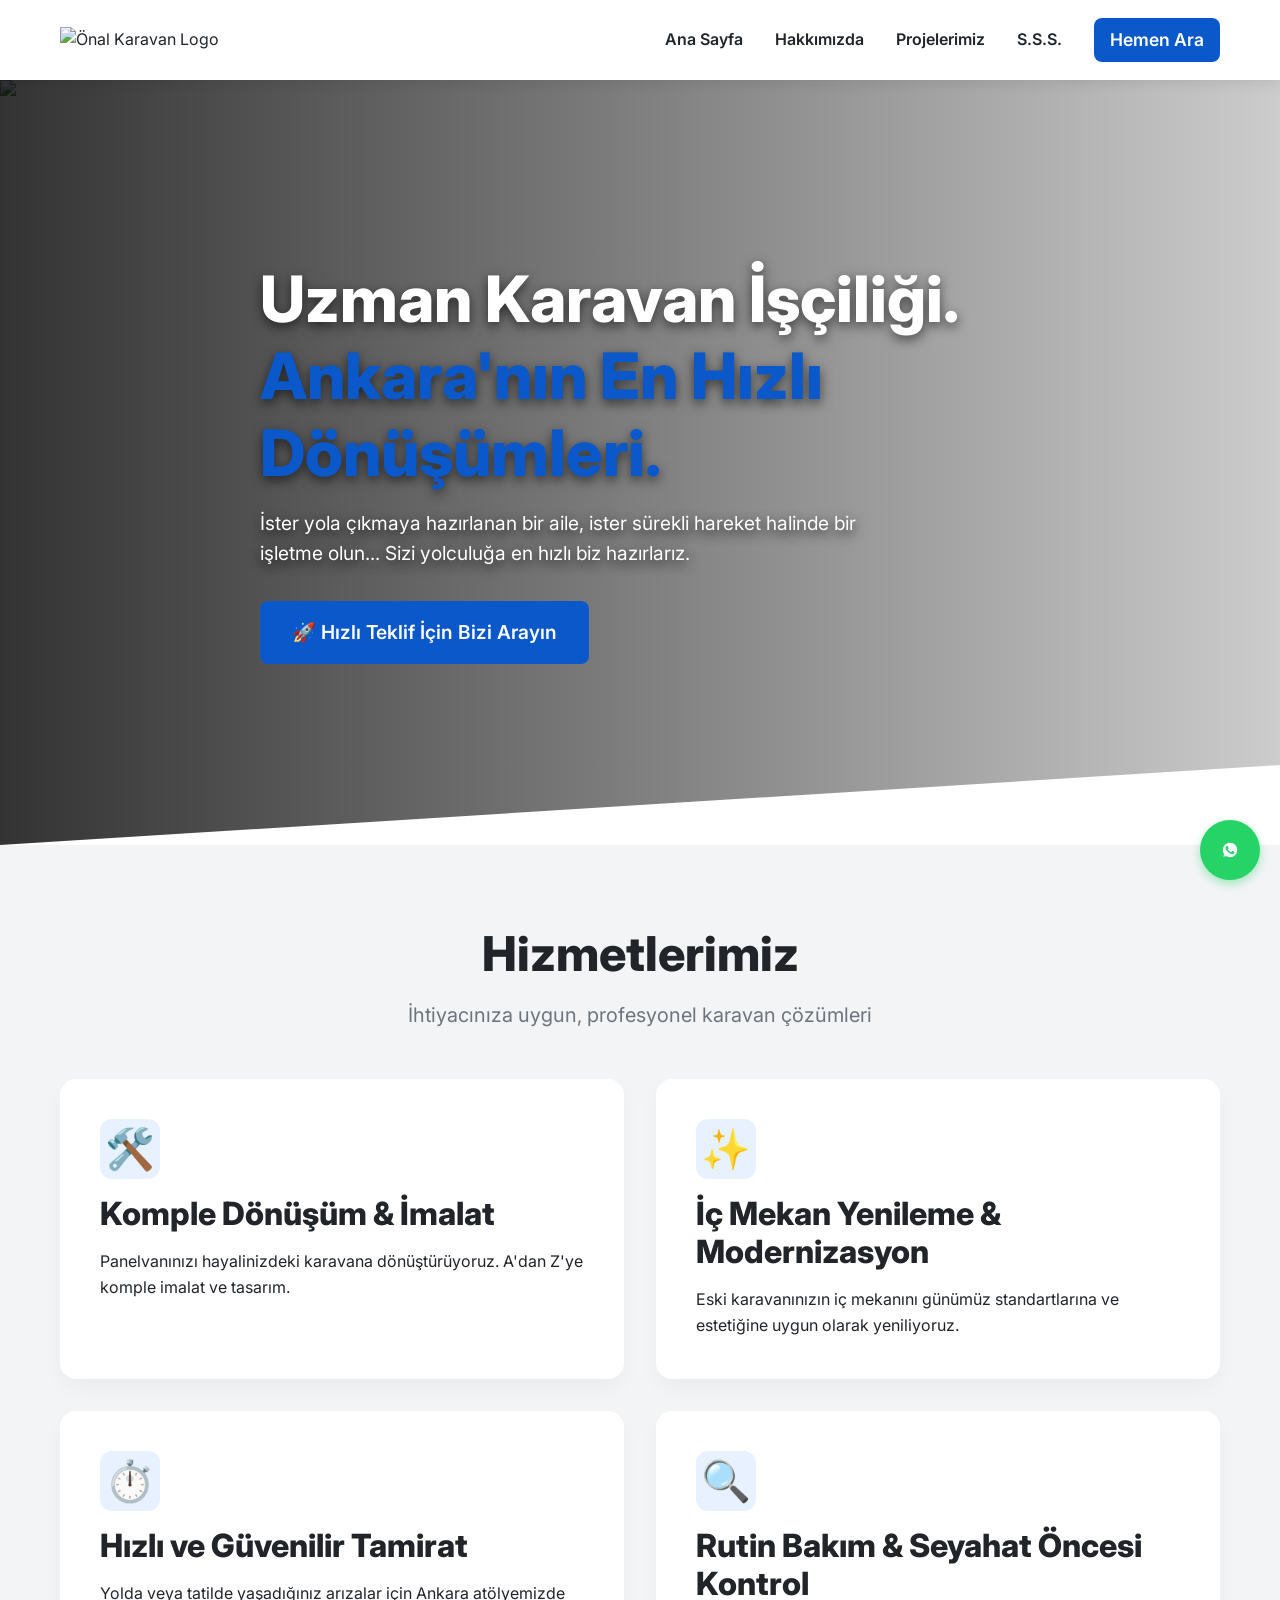
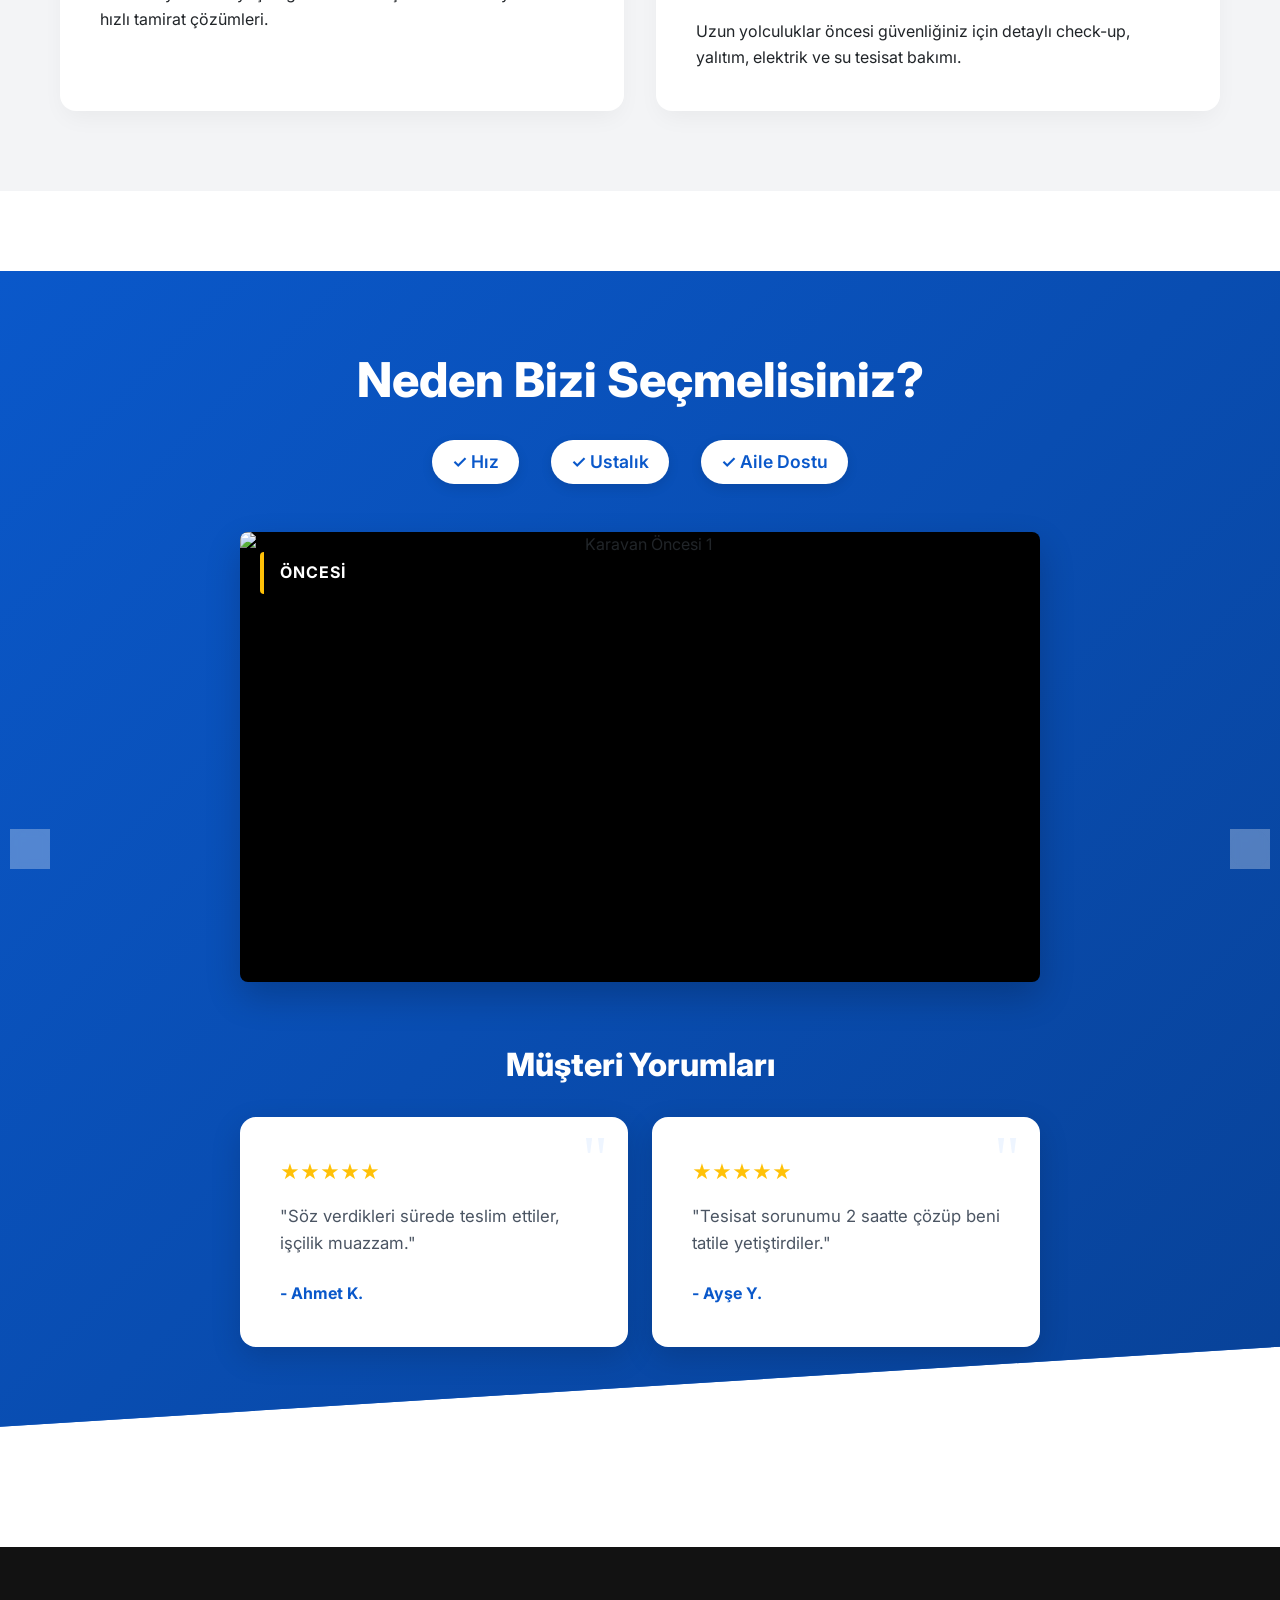
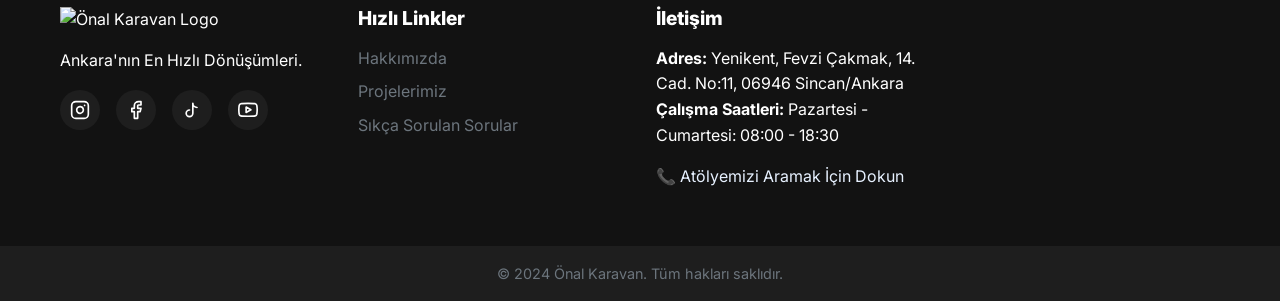
==== Onal_KaravanV3/index.html @ 4fa19313 "feat: launch premium V3 website with overhauled UI/UX and new documentation" ====
<!DOCTYPE html>
<html lang="tr">
<head>
    <meta charset="UTF-8">
    <meta name="viewport" content="width=device-width, initial-scale=1.0">
    <meta name="description" content="Ankara Karavan İmalatı ve Panelvan Dönüşümü. Uzman karavan işçiliği ve Ankara'nın en hızlı dönüşümleri Önal Karavan'da.">
    <title>Önal Karavan | Ankara Karavan İmalatı ve Dönüşümü</title>
    <link rel="icon" href="data:image/svg+xml,<svg xmlns='http://www.w3.org/2000/svg' viewBox='0 0 100 100'><text y='.9em' font-size='90'>🚐</text></svg>">
    <link rel="stylesheet" href="css/style.css">
    <link rel="preconnect" href="https://fonts.googleapis.com">
    <link rel="preconnect" href="https://fonts.gstatic.com" crossorigin>
    <link href="https://fonts.googleapis.com/css2?family=Inter:wght@400;600;800&display=swap" rel="stylesheet">
</head>
    <header class="main-header">
        <div class="container header-container">
            <a href="index.html" class="logo">
                <img src="images/logo.png" alt="Önal Karavan Logo">
            </a>
            <button class="menu-toggle" id="mobile-menu-btn" aria-label="Menüyü Aç">
                <svg viewBox="0 0 24 24" width="24" height="24" fill="currentColor">
                    <path d="M3 18h18v-2H3v2zm0-5h18v-2H3v2zm0-7v2h18V6H3z"/>
                </svg>
            </button>
            <div class="menu-backdrop"></div>
            <nav class="main-nav">
                <div class="mobile-menu-header">
                    <span class="logo-text">Menü</span>
                    <button class="menu-close" aria-label="Menüyü Kapat">
                        <svg viewBox="0 0 24 24" width="24" height="24" fill="currentColor"><path d="M19 6.41L17.59 5 12 10.59 6.41 5 5 6.41 10.59 12 5 17.59 6.41 19 12 13.41 17.59 19 19 17.59 13.41 12z"/></svg>
                    </button>
                </div>
                <ul class="nav-links">
                    <li><a href="index.html">Ana Sayfa</a></li>
                    <li><a href="hakkimizda.html">Hakkımızda</a></li>
                    <li><a href="galeri.html">Projelerimiz</a></li>
                    <li><a href="sss.html">S.S.S.</a></li>
                    <li><a href="tel:05053507177" class="btn btn-primary" style="padding: 8px 16px;">Hemen Ara</a></li>
                </ul>
            </nav>
        </div>
    </header>

    <main>
        <!-- Hero Section -->
        <section class="hero-section">
            <div class="hero-bg">
                <img src="images/hero-bg.jpg" alt="Karavan Dönüşümü" class="hero-img">
                <div class="hero-overlay"></div>
                <!-- Triangle motif --><div class="hero-clip-path"></div>
            </div>
            <div class="container hero-content">
                <h1>Uzman Karavan İşçiliği.<br><span class="text-accent">Ankara'nın En Hızlı Dönüşümleri.</span></h1>
                <p class="hero-subtext mt-1">İster yola çıkmaya hazırlanan bir aile, ister sürekli hareket halinde bir işletme olun... Sizi yolculuğa en hızlı biz hazırlarız.</p>
                <div class="mt-2">
                    <a href="tel:05053507177" class="btn btn-primary" style="font-size: 1.2rem; padding: 16px 32px;">🚀 Hızlı Teklif İçin Bizi Arayın</a>
                </div>
            </div>
        </section>

        <!-- Services Section -->
        <section class="services-section section-padding">
            <div class="container">
                <div class="text-center mb-3">
                    <h2>Hizmetlerimiz</h2>
                    <p class="subtitle">İhtiyacınıza uygun, profesyonel karavan çözümleri</p>
                </div>
                <div class="services-grid">
                    <div class="service-card">
                        <div class="service-icon">🛠️</div>
                        <h3>Komple Dönüşüm & İmalat</h3>
                        <p>Panelvanınızı hayalinizdeki karavana dönüştürüyoruz. A'dan Z'ye komple imalat ve tasarım.</p>
                    </div>
                    <div class="service-card">
                        <div class="service-icon">✨</div>
                        <h3>İç Mekan Yenileme & Modernizasyon</h3>
                        <p>Eski karavanınızın iç mekanını günümüz standartlarına ve estetiğine uygun olarak yeniliyoruz.</p>
                    </div>
                    <div class="service-card">
                        <div class="service-icon">⏱️</div>
                        <h3>Hızlı ve Güvenilir Tamirat</h3>
                        <p>Yolda veya tatilde yaşadığınız arızalar için Ankara atölyemizde hızlı tamirat çözümleri.</p>
                    </div>
                    <div class="service-card">
                        <div class="service-icon">🔍</div>
                        <h3>Rutin Bakım & Seyahat Öncesi Kontrol</h3>
                        <p>Uzun yolculuklar öncesi güvenliğiniz için detaylı check-up, yalıtım, elektrik ve su tesisat bakımı.</p>
                    </div>
                </div>
            </div>
        </section>

        <!-- Trust & Proof Section -->
        <section class="trust-section section-padding">
            <div class="trust-bg-wrapper">
                <div class="container text-center text-light">
                    <h2 class="mb-1" style="color:var(--text-light)">Neden Bizi Seçmelisiniz?</h2>
                    
                    <div class="checkmarks mt-2 mb-3">
                        <div class="checkmark-item">✓ Hız</div>
                        <div class="checkmark-item">✓ Ustalık</div>
                        <div class="checkmark-item">✓ Aile Dostu</div>
                    </div>

                    <div class="slider-wrapper">
                        <div class="slider-container" id="before-after-slider">
                            <div class="slide active">
                                <span class="slide-label before-label">ÖNCESİ</span>
                                <img src="images/slider-before.jpg" alt="Karavan Öncesi 1" loading="lazy">
                            </div>
                            <div class="slide">
                                <span class="slide-label after-label">SONRASI</span>
                                <img src="images/slider-after.jpg" alt="Karavan Sonrası 1" loading="lazy">
                            </div>
                            <div class="slide">
                                <span class="slide-label before-label">ÖNCESİ</span>
                                <img src="images/slider-before.jpg" alt="Karavan Öncesi 2" loading="lazy">
                            </div>
                            <div class="slide">
                                <span class="slide-label after-label">SONRASI</span>
                                <img src="images/slider-after.jpg" alt="Karavan Sonrası 2" loading="lazy">
                            </div>
                        </div>
                        <button class="slider-btn prev-btn" aria-label="Önceki Fotoğraf" style="position:absolute; top:50%; left:10px; transform:translateY(-50%); z-index:10; border:none; background:rgba(255,255,255,0.3); width:40px; height:40px; border-radius:50%; cursor:pointer;">❮</button>
                        <button class="slider-btn next-btn" aria-label="Sonraki Fotoğraf" style="position:absolute; top:50%; right:10px; transform:translateY(-50%); z-index:10; border:none; background:rgba(255,255,255,0.3); width:40px; height:40px; border-radius:50%; cursor:pointer;">❯</button>
                        <div class="slider-dots" style="position:absolute; bottom:15px; left:50%; transform:translateX(-50%); display:flex; gap:8px; z-index:10;">
                            <div class="slider-dot active" style="width:10px; height:10px; background:#fff; border-radius:50%; cursor:pointer;"></div>
                            <div class="slider-dot" style="width:10px; height:10px; background:rgba(255,255,255,0.5); border-radius:50%; cursor:pointer;"></div>
                            <div class="slider-dot" style="width:10px; height:10px; background:rgba(255,255,255,0.5); border-radius:50%; cursor:pointer;"></div>
                            <div class="slider-dot" style="width:10px; height:10px; background:rgba(255,255,255,0.5); border-radius:50%; cursor:pointer;"></div>
                        </div>
                    </div>

                    <div class="reviews-section mt-3">
                        <h3 class="mb-2" style="color:var(--text-light)">Müşteri Yorumları</h3>
                        <div class="reviews-grid">
                            <div class="review-card">
                                <div class="stars">★★★★★</div>
                                <p>"Söz verdikleri sürede teslim ettiler, işçilik muazzam."</p>
                                <span>- Ahmet K.</span>
                            </div>
                            <div class="review-card">
                                <div class="stars">★★★★★</div>
                                <p>"Tesisat sorunumu 2 saatte çözüp beni tatile yetiştirdiler."</p>
                                <span>- Ayşe Y.</span>
                            </div>
                        </div>
                    </div>
                </div>
            </div>
        </section>
    </main>

    <footer class="main-footer">
        <div class="container footer-container">
            <div class="footer-col brand-col">
                <a href="index.html" class="logo footer-logo">
                    <img src="images/logo.png" alt="Önal Karavan Logo">
                </a>
                <p class="mt-1">Ankara'nın En Hızlı Dönüşümleri.</p>
                <div class="social-icons mt-1">
                    <a href="https://www.instagram.com/onalkaravan/" target="_blank" rel="noopener noreferrer" aria-label="Instagram">
                        <svg xmlns="http://www.w3.org/2000/svg" width="20" height="20" viewBox="0 0 24 24" fill="none" stroke="currentColor" stroke-width="2" stroke-linecap="round" stroke-linejoin="round"><rect x="2" y="2" width="20" height="20" rx="5" ry="5"></rect><path d="M16 11.37A4 4 0 1 1 12.63 8 4 4 0 0 1 16 11.37z"></path><line x1="17.5" y1="6.5" x2="17.51" y2="6.5"></line></svg>
                    </a>
                    <a href="https://www.facebook.com/people/%C3%96nal-Karavan/100069736762715/" target="_blank" rel="noopener noreferrer" aria-label="Facebook">
                        <svg xmlns="http://www.w3.org/2000/svg" width="20" height="20" viewBox="0 0 24 24" fill="none" stroke="currentColor" stroke-width="2" stroke-linecap="round" stroke-linejoin="round"><path d="M18 2h-3a5 5 0 0 0-5 5v3H7v4h3v8h4v-8h3l1-4h-4V7a1 1 0 0 1 1-1h3z"></path></svg>
                    </a>
                    <a href="https://www.tiktok.com/@onalkaravan" target="_blank" rel="noopener noreferrer" aria-label="TikTok">
                        <svg xmlns="http://www.w3.org/2000/svg" width="20" height="20" viewBox="0 0 24 24" fill="none" stroke="currentColor" stroke-width="2" stroke-linecap="round" stroke-linejoin="round"><path d="M9 12a4 4 0 1 0 4 4V4a5 5 0 0 0 5 5"></path></svg>
                    </a>
                    <a href="https://www.youtube.com/@%C3%B6nalkaravan" target="_blank" rel="noopener noreferrer" aria-label="YouTube">
                        <svg xmlns="http://www.w3.org/2000/svg" width="20" height="20" viewBox="0 0 24 24" fill="none" stroke="currentColor" stroke-width="2" stroke-linecap="round" stroke-linejoin="round"><path d="M22.54 6.42a2.78 2.78 0 0 0-1.94-2C18.88 4 12 4 12 4s-6.88 0-8.6.46a2.78 2.78 0 0 0-1.94 2A29 29 0 0 0 1 11.75a29 29 0 0 0 .46 5.33 2.78 2.78 0 0 0 1.94 2c1.72.46 8.6.46 8.6.46s6.88 0 8.6-.46a2.78 2.78 0 0 0 1.94-2 29 29 0 0 0 .46-5.33 29 29 0 0 0-.46-5.33z"></path><polygon points="9.75 15.02 15.5 11.75 9.75 8.48 9.75 15.02"></polygon></svg>
                    </a>
                </div>
            </div>
            <div class="footer-col links-col">
                <h3>Hızlı Linkler</h3>
                <ul>
                    <li><a href="hakkimizda.html">Hakkımızda</a></li>
                    <li><a href="galeri.html">Projelerimiz</a></li>
                    <li><a href="sss.html">Sıkça Sorulan Sorular</a></li>
                </ul>
            </div>
            <div class="footer-col contact-col">
                <h3>İletişim</h3>
                <p><strong>Adres:</strong> Yenikent, Fevzi Çakmak, 14. Cad. No:11, 06946 Sincan/Ankara</p>
                <p><strong>Çalışma Saatleri:</strong> Pazartesi - Cumartesi: 08:00 - 18:30</p>
                <a href="tel:05053507177" class="footer-tel mt-1" style="display:block; color:var(--accent-blue-light)">📞 Atölyemizi Aramak İçin Dokun</a>
            </div>
            <div class="footer-col map-col">
                <div class="map-placeholder">
                    <iframe src="https://www.google.com/maps/embed?pb=!1m18!1m12!1m3!1d3055.515059894135!2d32.50874397638715!3d40.019278479733146!2m3!1f0!2f0!3f0!3m2!1i1024!2i768!4f13.1!3m3!1m2!1s0x14d331cbfb7247f9%3A0xa8d58f60cd1d45d2!2s%C3%96nal%20Karavan!5e0!3m2!1sen!2str!4v1776368117786!5m2!1sen!2str" width="100%" height="200" style="border:0; border-radius:var(--border-radius);" allowfullscreen="" loading="lazy" referrerpolicy="no-referrer-when-downgrade"></iframe>
                </div>
            </div>
        </div>
        <div class="footer-bottom mt-2">
            <div class="container text-center">
                <p>&copy; 2024 Önal Karavan. Tüm hakları saklıdır.</p>
            </div>
        </div>
    </footer>

    <a href="https://wa.me/905053507177?text=Merhaba%20Önal%20Karavan%2C%20dönüşüm%20ve%20tamirat%20hakkında%20bilgi%20almak%20istiyorum." class="floating-wa" target="_blank" rel="noopener noreferrer" aria-label="WhatsApp Destek">
        <svg viewBox="0 0 24 24" width="30" height="30" fill="white" aria-hidden="true">
            <title>WhatsApp ile İletişime Geçin</title>
            <path d="M12.031 6.172c-3.181 0-5.767 2.586-5.768 5.766-.001 1.298.38 2.27 1.019 3.287l-.582 2.128 2.182-.573c.978.58 1.911.928 3.145.929 3.178 0 5.767-2.587 5.768-5.766.001-3.187-2.575-5.77-5.764-5.771zm3.392 8.244c-.144.405-.837.774-1.17.824-.299.045-.677.063-1.092-.069-.252-.08-.575-.187-.988-.365-1.739-.751-2.874-2.502-2.961-2.617-.087-.116-.708-.94-.708-1.793s.448-1.273.607-1.446c.159-.173.346-.217.462-.217l.332.006c.106.005.249-.04.39.298.144.347.491 1.2.534 1.287.043.087.072.188.014.304-.058.116-.087.188-.173.289l-.26.304c-.087.086-.177.18-.076.354.101.174.449.741.964 1.201.662.591 1.221.774 1.394.86s.274.072.376-.043c.101-.116.433-.506.549-.68.116-.173.231-.144.39-.087.159.058 1.011.477 1.184.564.173.087.289.129.332.202.043.073.043.423-.101.827z"></path>
        </svg>
    </a>

    <script src="js/main.js"></script>
</html>
---- Onal_KaravanV3/css/style.css ----
/* ==========================================================================
   1. VARIABLES & BASE
   ========================================================================== */
:root {
    --bg-white: #FFFFFF;
    --bg-offwhite: #F8F9FA;
    --bg-dark: #121212;
    --bg-dark-accent: #1E1E1E;
    
    --accent-blue: #0A58CA; /* Powerful Blue */
    --accent-blue-hover: #084298;
    --accent-blue-light: #E7F1FF;
    
    --text-dark: #212529;
    --text-light: #FFFFFF;
    --text-muted: #6C757D;
    
    --success-green: #25D366; /* WhatsApp Green */
    --success-green-hover: #128C7E;
    
    --font-main: 'Inter', sans-serif;
    --border-radius: 8px;
    --transition-fast: 0.2s ease-in-out;
    --transition-normal: 0.3s ease-in-out;
    --box-shadow: 0 4px 12px rgba(0,0,0,0.08);
}

/* Base Reset */
* {
    margin: 0;
    padding: 0;
    box-sizing: border-box;
}

body {
    font-family: var(--font-main);
    color: var(--text-dark);
    background-color: var(--bg-white);
    line-height: 1.6;
    overflow-x: hidden;
    padding-top: 80px; /* Offset for fixed header */
}

img {
    max-width: 100%;
    height: auto;
    display: block;
}

a {
    text-decoration: none;
    color: inherit;
    transition: color var(--transition-fast);
}

button {
    font-family: inherit;
    cursor: pointer;
    border: none;
    background: none;
}

ul {
    list-style: none;
}

/* ==========================================================================
   2. UTILITIES & TYPOGRAPHY
   ========================================================================== */
.container {
    width: 100%;
    max-width: 1200px;
    margin: 0 auto;
    padding: 0 20px;
}

.text-center { text-align: center; }
.mt-1 { margin-top: 1rem; }
.mt-2 { margin-top: 2rem; }
.mt-3 { margin-top: 3rem; }
.mt-4 { margin-top: 4rem; }
.mb-1 { margin-bottom: 1rem; }
.mb-2 { margin-bottom: 2rem; }
.mb-3 { margin-bottom: 3rem; }
.mb-4 { margin-bottom: 4rem; }

.section-padding {
    padding: 80px 0;
}
@media (max-width: 768px) {
    .section-padding {
        padding: 40px 0;
    }
}

/* Typography */
h1, h2, h3, h4 {
    font-weight: 800;
    line-height: 1.2;
    margin-bottom: 1rem;
}

h1 { font-size: clamp(2rem, 8vw, 4rem); }
h2 { font-size: clamp(2rem, 4vw, 3rem); }
h3 { font-size: clamp(1.5rem, 3vw, 2rem); }

.subtitle {
    font-size: 1.25rem;
    color: var(--text-muted);
    font-weight: 400;
}

/* Buttons */
.btn {
    display: inline-flex;
    align-items: center;
    justify-content: center;
    padding: 14px 28px;
    font-weight: 600;
    font-size: 1.1rem;
    border-radius: var(--border-radius);
    transition: all var(--transition-fast);
}

.btn-primary {
    background-color: var(--accent-blue);
    color: var(--text-light);
}

.btn-primary:hover {
    background-color: var(--accent-blue-hover);
    transform: translateY(-2px);
    box-shadow: 0 6px 16px rgba(10, 88, 202, 0.3);
}

/* ==========================================================================
   3. LAYOUT (HEADER, MENU, FOOTER)
   ========================================================================== */
/* Header & Navigation */
.main-header {
    background-color: var(--bg-white);
    box-shadow: var(--box-shadow);
    position: fixed;
    top: 0;
    width: 100%;
    z-index: 1000;
    transition: transform 0.3s ease-in-out;
}

.nav-hidden {
    transform: translateY(-100%);
}

.header-container {
    display: flex;
    justify-content: space-between;
    align-items: center;
    height: 80px;
}

.logo {
    display: flex;
    align-items: center;
}

.logo-text {
    font-size: 1.5rem;
    font-weight: 800;
    color: var(--text-dark);
    letter-spacing: -0.5px;
}

.logo-accent {
    color: var(--accent-blue);
}

.main-nav .nav-links {
    display: flex;
    align-items: center;
    gap: 2rem;
}

.nav-links a:not(.btn) {
    font-weight: 600;
    color: var(--text-dark);
    position: relative;
    padding-bottom: 4px;
}

.nav-links a:not(.btn)::after {
    content: '';
    position: absolute;
    width: 0;
    height: 2px;
    bottom: -5px;
    left: 0;
    background-color: var(--accent-blue);
    transition: width 0.3s ease-in-out;
}

.nav-links a:not(.btn):hover::after {
    width: 100%;
}

/* Mobile Menu Toggle */
.menu-toggle {
    display: none;
    color: var(--text-dark);
}

/* Footer */
.main-footer {
    background-color: var(--bg-dark);
    color: var(--text-light);
    padding-top: 60px;
}

.footer-container {
    display: grid;
    grid-template-columns: repeat(auto-fit, minmax(250px, 1fr));
    gap: 2rem;
    margin-bottom: 2rem;
}

.footer-col h3 {
    font-size: 1.2rem;
    margin-bottom: 1rem;
    color: var(--text-light);
}

.footer-col ul li {
    margin-bottom: 0.5rem;
}

.footer-col ul li a {
    color: var(--text-muted);
}

.footer-col ul li a:hover {
    color: var(--text-light);
}

.social-icons {
    display: flex;
    gap: 1rem;
}

.social-icons a {
    display: flex;
    align-items: center;
    justify-content: center;
    width: 40px;
    height: 40px;
    background-color: var(--bg-dark-accent);
    border-radius: 50%;
    color: var(--text-light);
    transition: all var(--transition-normal);
}

.social-icons a:hover {
    transform: scale(1.15) translateY(-3px);
}

.social-icons a[aria-label="Instagram"]:hover {
    background: radial-gradient(circle at 30% 107%, #fdf497 0%, #fdf497 5%, #fd5949 45%, #d6249f 60%, #285AEB 90%);
    box-shadow: 0 6px 15px rgba(214, 36, 159, 0.4);
}

.social-icons a[aria-label="Facebook"]:hover {
    background-color: #1877F2;
    box-shadow: 0 6px 15px rgba(24, 119, 242, 0.4);
}

.social-icons a[aria-label="TikTok"]:hover {
    background-color: #000000;
    box-shadow: -2px 6px 10px rgba(254, 44, 85, 0.4), 2px 6px 10px rgba(37, 244, 238, 0.4);
}

.social-icons a[aria-label="YouTube"]:hover {
    background-color: #FF0000;
    box-shadow: 0 6px 15px rgba(255, 0, 0, 0.4);
}

.footer-bottom {
    background-color: var(--bg-dark-accent);
    padding: 1rem 0;
    color: var(--text-muted);
    font-size: 0.9rem;
}

/* Floating WhatsApp */
.floating-wa {
    position: fixed;
    bottom: 20px;
    right: 20px;
    background-color: var(--success-green);
    color: white;
    width: 60px;
    height: 60px;
    border-radius: 50%;
    display: flex;
    align-items: center;
    justify-content: center;
    box-shadow: 0 4px 10px rgba(37, 211, 102, 0.4);
    z-index: 999;
    transition: transform var(--transition-fast), background-color var(--transition-fast);
}

.floating-wa:hover {
    transform: scale(1.1);
    background-color: var(--success-green-hover);
}

.menu-backdrop {
    display: none;
    position: fixed;
    top: 0; left: 0; width: 100%; height: 100%;
    background: rgba(0,0,0,0.6);
    z-index: 998;
    opacity: 0;
    transition: opacity var(--transition-normal);
}
.menu-backdrop.active {
    display: block;
    opacity: 1;
}

.mobile-menu-header {
    display: none;
}

/* Mobile Responsive Adjustments */
@media (max-width: 768px) {
    .menu-toggle {
        display: block;
    }
    
    .mobile-menu-header {
        display: flex;
        justify-content: space-between;
        align-items: center;
        width: 100%;
        padding: 0 1rem 1rem 1rem;
        border-bottom: 1px solid rgba(0,0,0,0.1);
        margin-bottom: 1rem;
    }
    .menu-close {
        background: none;
        border: none;
        font-size: 1.5rem;
        color: var(--text-dark);
        cursor: pointer;
    }

    .main-nav {
        position: fixed;
        top: 0;
        right: -100%;
        width: 85%;
        max-width: 320px;
        height: 100vh;
        background-color: var(--bg-white);
        box-shadow: -4px 0 10px rgba(0,0,0,0.1);
        display: flex;
        flex-direction: column;
        padding: 2rem 1rem;
        z-index: 999;
        transition: right var(--transition-normal);
    }
    
    .main-nav.active {
        right: 0;
    }
    
    .main-nav .nav-links {
        flex-direction: column;
        gap: 1.5rem;
        align-items: flex-start;
        padding-left: 1rem;
    }
    
    .footer-container {
        grid-template-columns: 1fr;
        gap: 2rem;
    }
}

/* ==========================================================================
   4. PAGE & COMPONENT STYLES
   ========================================================================== */
/* --- Home Page Specific Styles --- */

/* Hero Section */
.hero-section {
    position: relative;
    height: 85vh;
    min-height: 600px;
    display: flex;
    align-items: center;
    justify-content: center;
    color: var(--text-light);
    overflow: hidden;
    clip-path: polygon(0 0, 100% 0, 100% calc(100% - 80px), 0 100%);
}

.hero-bg {
    position: absolute;
    top: 0;
    left: 0;
    width: 100%;
    height: 100%;
    z-index: -1;
}

.hero-img {
    width: 100%;
    height: 100%;
    object-fit: cover;
}

.hero-overlay {
    position: absolute;
    top: 0;
    left: 0;
    width: 100%;
    height: 100%;
    background: linear-gradient(to right, rgba(0,0,0,0.8) 0%, rgba(0,0,0,0.5) 50%, rgba(0,0,0,0.2) 100%);
}



.hero-content {
    position: relative;
    z-index: 3;
    max-width: 800px;
}

.hero-content h1 {
    color: var(--text-light);
    text-shadow: 0 4px 12px rgba(0,0,0,0.6);
}

.text-accent {
    color: var(--accent-blue);
    display: block;
}

.hero-subtext {
    font-size: 1.2rem;
    max-width: 600px;
    text-shadow: 0 4px 12px rgba(0,0,0,0.8);
}

/* Services Grid */
.services-section {
    background-color: #F3F4F6;
    position: relative;
}

.services-grid {
    display: grid;
    grid-template-columns: repeat(2, 1fr);
    gap: 2rem;
}

.service-card {
    background-color: #FFFFFF;
    padding: 2.5rem;
    border-radius: 16px;
    transition: transform var(--transition-normal), box-shadow var(--transition-normal);
    box-shadow: 0 10px 25px -5px rgba(0, 0, 0, 0.05);
}

.service-card:hover {
    transform: translateY(-5px);
    box-shadow: 0 15px 35px rgba(0,0,0,0.12);
}

.service-icon {
    font-size: 2.5rem;
    margin-bottom: 1rem;
    background-color: var(--accent-blue-light);
    width: 60px;
    height: 60px;
    display: flex;
    align-items: center;
    justify-content: center;
    border-radius: 12px;
    transition: transform var(--transition-normal);
}

.service-card:hover .service-icon {
    transform: scale(1.1) translateY(-5px);
}

@media (max-width: 768px) {
    .services-grid {
        grid-template-columns: 1fr;
    }
}

/* Trust Section */
.trust-section {
    position: relative;
    padding-bottom: 120px; /* Space for the bottom triangle */
}

.trust-bg-wrapper {
    background-color: var(--accent-blue);
    background-image: linear-gradient(135deg, var(--accent-blue) 0%, var(--accent-blue-hover) 100%);
    padding: 80px 0;
    position: relative;
    z-index: 1;
    clip-path: polygon(0 0, 100% 0, 100% calc(100% - 80px), 0 100%);
}

.checkmarks {
    display: flex;
    justify-content: center;
    gap: 2rem;
    flex-wrap: wrap;
}

.checkmark-item {
    font-size: 1.1rem;
    font-weight: 600;
    color: var(--accent-blue);
    background-color: #FFFFFF;
    box-shadow: 0 4px 12px rgba(0,0,0,0.1);
    padding: 8px 20px;
    border-radius: 50px;
}

/* Slider Section */
.slider-wrapper {
    max-width: 800px;
    margin: 0 auto;
    margin-bottom: 4rem;
    border-radius: var(--border-radius);
    overflow: hidden;
    box-shadow: 0 15px 35px rgba(0,0,0,0.2);
    background-color: #000;
    aspect-ratio: 16/9;
}

.slider-container {
    position: relative;
    width: 100%;
    height: 100%;
}

.slide {
    position: absolute;
    top: 0;
    left: 0;
    width: 100%;
    height: 100%;
    opacity: 0;
    transition: opacity 0.8s ease-in-out;
    display: flex;
    align-items: center;
    justify-content: center;
}

.slide.active {
    opacity: 1;
    z-index: 2;
}

.slide img {
    width: 100%;
    height: 100%;
    object-fit: cover;
}

.slide-label {
    position: absolute;
    top: 20px;
    left: 20px;
    background-color: rgba(0,0,0,0.7);
    color: white;
    padding: 8px 16px;
    font-weight: bold;
    border-radius: 4px;
    z-index: 5;
    letter-spacing: 1px;
}

.before-label { border-left: 4px solid #FFC107; }
.after-label { border-left: 4px solid var(--success-green); }

.slider-controls {
    position: absolute;
    top: 50%;
    left: 0;
    width: 100%;
    transform: translateY(-50%);
    display: flex;
    justify-content: space-between;
    padding: 0 1rem;
    z-index: 10;
    pointer-events: none;
}

.slider-btn {
    pointer-events: auto;
    background: rgba(255,255,255,0.2);
    backdrop-filter: blur(4px);
    width: 40px;
    height: 40px;
    border-radius: 50%;
    display: flex;
    align-items: center;
    justify-content: center;
    color: white;
    transition: background var(--transition-fast);
}

.slider-btn:hover {
    background: rgba(255,255,255,0.6);
    color: var(--text-dark);
}

.slider-dots {
    position: absolute;
    bottom: 20px;
    left: 50%;
    transform: translateX(-50%);
    display: flex;
    gap: 0.5rem;
    z-index: 10;
}

.slider-dot {
    width: 10px;
    height: 10px;
    border-radius: 50%;
    background: rgba(255,255,255,0.4);
    cursor: pointer;
    transition: background var(--transition-fast), transform var(--transition-fast);
}

.slider-dot.active {
    background: white;
    transform: scale(1.2);
}

/* Reviews */
.reviews-grid {
    display: grid;
    grid-template-columns: repeat(auto-fit, minmax(280px, 1fr));
    gap: 1.5rem;
    max-width: 800px;
    margin: 0 auto;
}

.review-card {
    background-color: var(--bg-white);
    padding: 2.5rem;
    border-radius: 16px;
    text-align: left;
    box-shadow: 0 10px 30px rgba(0,0,0,0.15);
    position: relative;
    color: var(--text-dark);
    transition: transform 0.3s ease;
}

.review-card:hover {
    transform: translateY(-5px);
}

.review-card::before {
    content: '"';
    font-size: 4rem;
    color: var(--accent-blue-light);
    position: absolute;
    top: 10px;
    right: 20px;
    font-family: Georgia, serif;
    line-height: 1;
    opacity: 0.7;
}

.stars {
    color: #FFC107;
    font-size: 1.2rem;
    margin-bottom: 1rem;
    position: relative;
    z-index: 1;
}

.review-card p {
    font-size: 1.05rem;
    font-style: normal;
    color: #4B5563;
    line-height: 1.6;
    margin-bottom: 1.5rem;
    position: relative;
    z-index: 1;
}

.review-card span {
    font-weight: 700;
    color: var(--accent-blue);
    display: block;
}

/* --- About Page Styles --- */
.about-grid {
    display: grid;
    grid-template-columns: 1fr 1fr;
    gap: 4rem;
    align-items: center;
}

@media (max-width: 768px) {
    .about-grid {
        grid-template-columns: 1fr;
        gap: 2rem;
    }
}

/* --- Gallery Page Styles --- */
.gallery-grid {
    display: grid;
    grid-template-columns: repeat(auto-fill, minmax(280px, 1fr));
    gap: 2rem;
}

.project-card {
    background-color: var(--bg-white);
    border-radius: var(--border-radius);
    overflow: hidden;
    box-shadow: var(--box-shadow);
    transition: transform var(--transition-normal);
}

.project-card:hover {
    transform: translateY(-5px);
}

.project-img-wrapper {
    position: relative;
    height: 220px;
}

.project-img-wrapper img {
    width: 100%;
    height: 100%;
    object-fit: cover;
}

.badge {
    position: absolute;
    top: 15px;
    right: 15px;
    background-color: var(--accent-blue);
    color: white;
    padding: 4px 12px;
    border-radius: 4px;
    font-size: 0.8rem;
    font-weight: bold;
}

.project-info {
    padding: 1.5rem;
}

.project-info h3 {
    font-size: 1.3rem;
    margin-bottom: 0.5rem;
}

.project-info p {
    color: var(--text-muted);
    font-size: 0.95rem;
}

.social-link {
    display: inline-flex;
    align-items: center;
    font-weight: 600;
    font-size: 0.9rem;
}

.yt-link { color: #FF0000; }
.tk-link { color: #000000; }
.social-link:hover { text-decoration: underline; }

/* --- FAQ/Accordion Styles --- */
.accordion {
    display: flex;
    flex-direction: column;
    gap: 1rem;
}

.accordion-item {
    border: 1px solid #E0E0E0;
    border-radius: var(--border-radius);
    background-color: var(--bg-white);
    overflow: hidden;
}

.accordion-header {
    width: 100%;
    text-align: left;
    padding: 1.5rem;
    display: flex;
    justify-content: space-between;
    align-items: center;
    background-color: var(--bg-offwhite);
    font-size: 1.1rem;
    font-weight: 600;
    color: var(--text-dark);
    transition: background-color var(--transition-fast);
}

.accordion-header:hover {
    background-color: #EFEFEF;
}

.accordion-icon {
    font-size: 1.5rem;
    font-weight: 400;
    transition: transform var(--transition-fast);
    color: var(--accent-blue);
}

.accordion-header[aria-expanded="true"] .accordion-icon {
    transform: rotate(45deg);
}

.accordion-content {
    max-height: 0;
    overflow: hidden;
    transition: max-height 0.3s ease-out;
    background-color: var(--bg-white);
}

.accordion-content p {
    padding: 1.5rem;
    padding-top: 0;
    color: var(--text-muted);
}
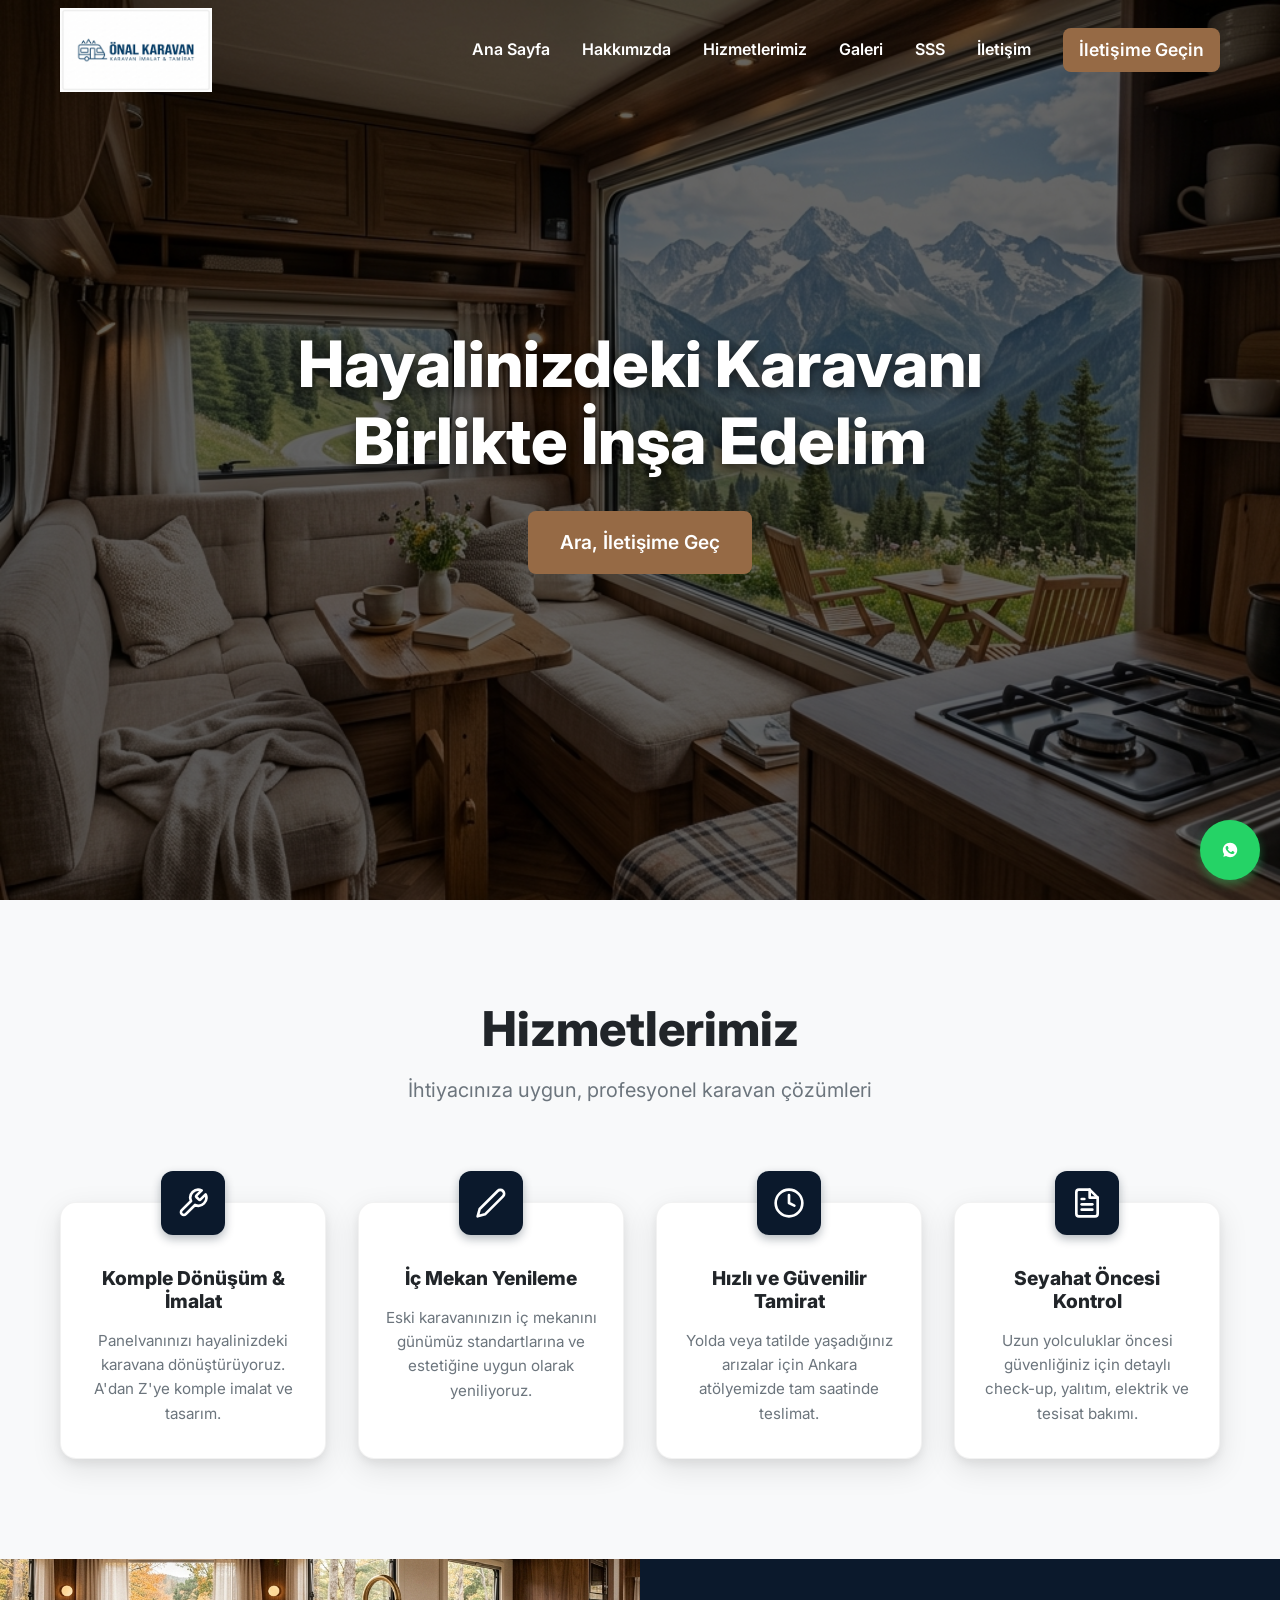
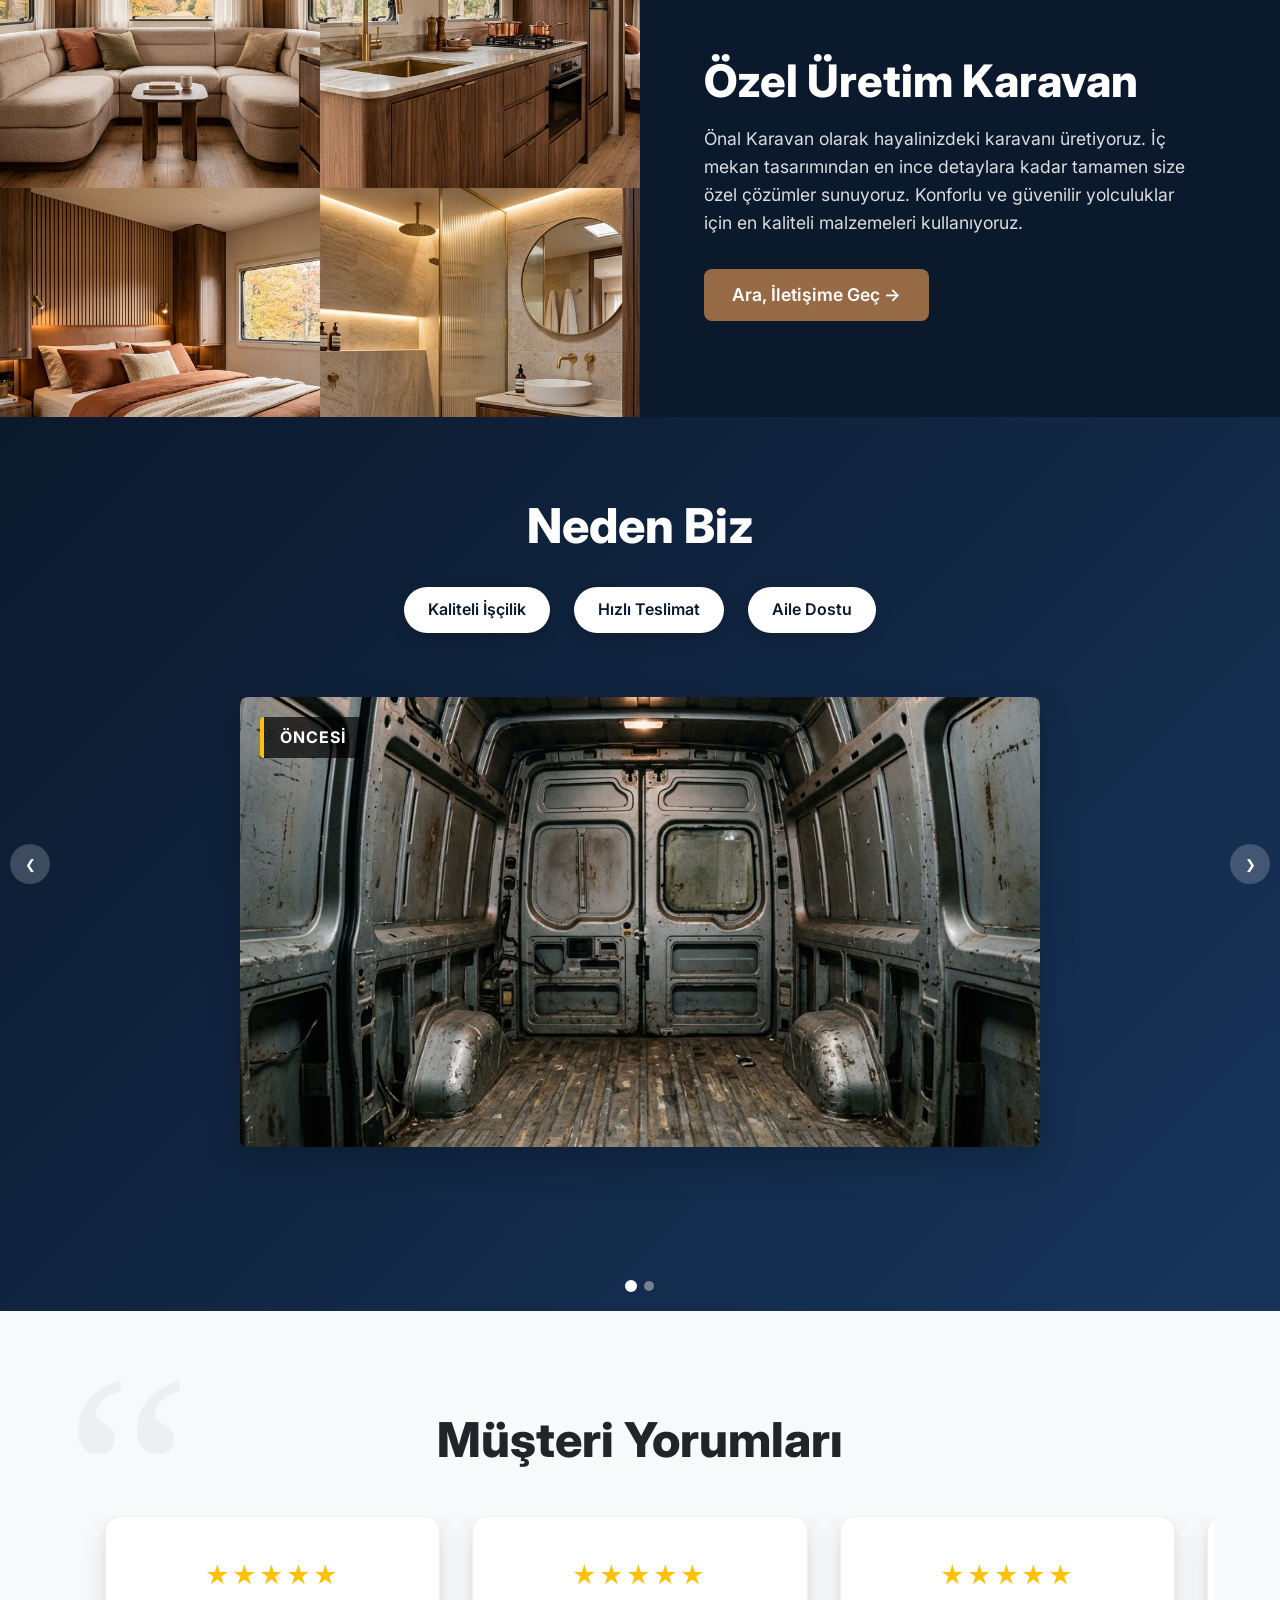
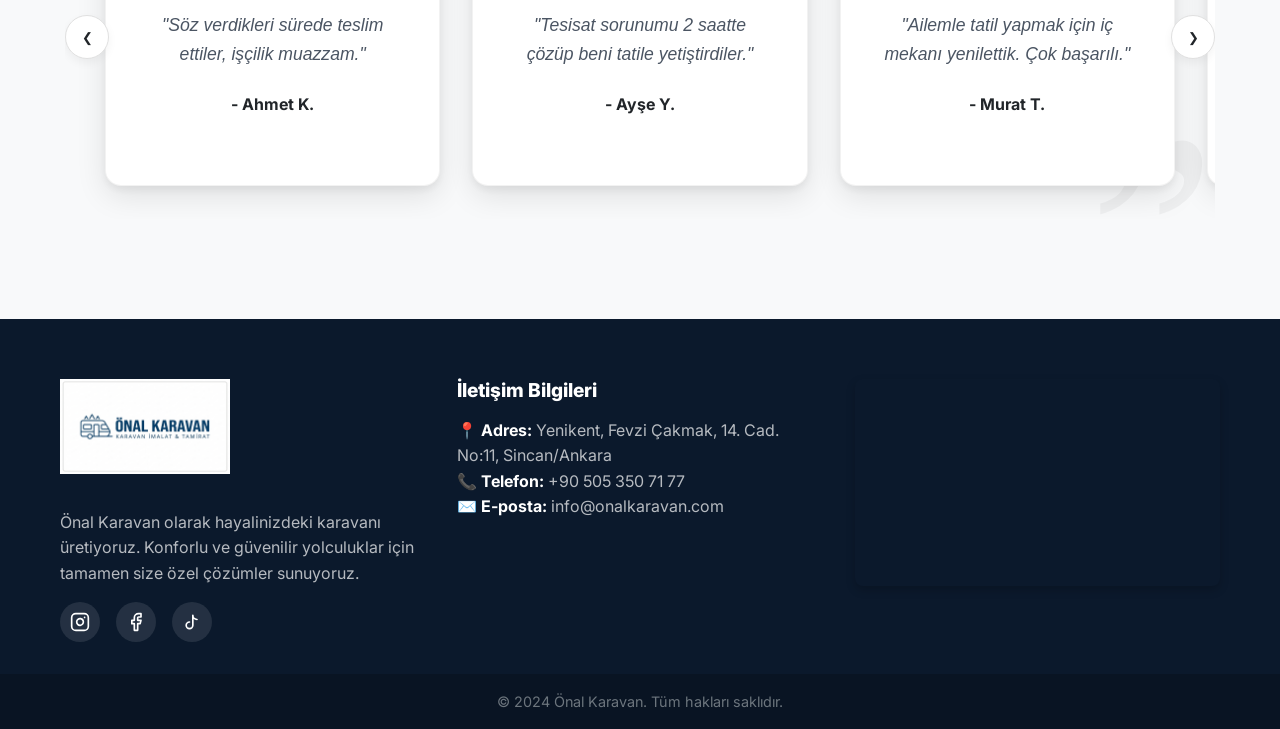
==== commit 801a513f: "Update website: multi-page architecture, premium styling, and automated testimonials" ====
--- a/Onal_KaravanV3/index.html
+++ b/Onal_KaravanV3/index.html
@@ -11,10 +11,11 @@
     <link rel="preconnect" href="https://fonts.gstatic.com" crossorigin>
     <link href="https://fonts.googleapis.com/css2?family=Inter:wght@400;600;800&display=swap" rel="stylesheet">
 </head>
+<body class="home-page">
     <header class="main-header">
         <div class="container header-container">
             <a href="index.html" class="logo">
-                <img src="images/logo.png" alt="Önal Karavan Logo">
+                <img src="images/OnalKaravanLogo-BannerVersion.png" alt="Önal Karavan Logo">
             </a>
             <button class="menu-toggle" id="mobile-menu-btn" aria-label="Menüyü Aç">
                 <svg viewBox="0 0 24 24" width="24" height="24" fill="currentColor">
@@ -32,9 +33,11 @@
                 <ul class="nav-links">
                     <li><a href="index.html">Ana Sayfa</a></li>
                     <li><a href="hakkimizda.html">Hakkımızda</a></li>
-                    <li><a href="galeri.html">Projelerimiz</a></li>
-                    <li><a href="sss.html">S.S.S.</a></li>
-                    <li><a href="tel:05053507177" class="btn btn-primary" style="padding: 8px 16px;">Hemen Ara</a></li>
+                    <li><a href="hizmetlerimiz.html">Hizmetlerimiz</a></li>
+                    <li><a href="galeri.html">Galeri</a></li>
+                    <li><a href="sss.html">SSS</a></li>
+                    <li><a href="iletisim.html">İletişim</a></li>
+                    <li><a href="iletisim.html" class="btn btn-primary" style="padding: 8px 16px;">İletişime Geçin</a></li>
                 </ul>
             </nav>
         </div>
@@ -44,21 +47,20 @@
         <!-- Hero Section -->
         <section class="hero-section">
             <div class="hero-bg">
-                <img src="images/hero-bg.jpg" alt="Karavan Dönüşümü" class="hero-img">
+                <img src="images/hero-bg-new.png" alt="Luxurious Caravan Interior" class="hero-img">
                 <div class="hero-overlay"></div>
-                <!-- Triangle motif --><div class="hero-clip-path"></div>
             </div>
             <div class="container hero-content">
-                <h1>Uzman Karavan İşçiliği.<br><span class="text-accent">Ankara'nın En Hızlı Dönüşümleri.</span></h1>
-                <p class="hero-subtext mt-1">İster yola çıkmaya hazırlanan bir aile, ister sürekli hareket halinde bir işletme olun... Sizi yolculuğa en hızlı biz hazırlarız.</p>
+                <h1>Hayalinizdeki Karavanı Birlikte İnşa Edelim</h1>
                 <div class="mt-2">
-                    <a href="tel:05053507177" class="btn btn-primary" style="font-size: 1.2rem; padding: 16px 32px;">🚀 Hızlı Teklif İçin Bizi Arayın</a>
+                    <a href="tel:05053507177" class="btn btn-primary" style="font-size: 1.2rem; padding: 16px 32px;">Ara, İletişime Geç</a>
                 </div>
             </div>
         </section>
 
         <!-- Services Section -->
-        <section class="services-section section-padding">
+        <!-- Services Section -->
+        <section id="hizmetlerimiz" class="services-section">
             <div class="container">
                 <div class="text-center mb-3">
                     <h2>Hizmetlerimiz</h2>
@@ -66,97 +68,123 @@
                 </div>
                 <div class="services-grid">
                     <div class="service-card">
-                        <div class="service-icon">🛠️</div>
+                        <div class="service-icon">
+                            <svg width="32" height="32" viewBox="0 0 24 24" fill="none" stroke="currentColor" stroke-width="2" stroke-linecap="round" stroke-linejoin="round"><path d="M14.7 6.3a1 1 0 0 0 0 1.4l1.6 1.6a1 1 0 0 0 1.4 0l3.77-3.77a6 6 0 0 1-7.94 7.94l-6.91 6.91a2.12 2.12 0 0 1-3-3l6.91-6.91a6 6 0 0 1 7.94-7.94l-3.76 3.76z"></path></svg>
+                        </div>
                         <h3>Komple Dönüşüm & İmalat</h3>
                         <p>Panelvanınızı hayalinizdeki karavana dönüştürüyoruz. A'dan Z'ye komple imalat ve tasarım.</p>
                     </div>
                     <div class="service-card">
-                        <div class="service-icon">✨</div>
-                        <h3>İç Mekan Yenileme & Modernizasyon</h3>
+                        <div class="service-icon">
+                            <svg width="32" height="32" viewBox="0 0 24 24" fill="none" stroke="currentColor" stroke-width="2" stroke-linecap="round" stroke-linejoin="round"><path d="M17 3a2.828 2.828 0 1 1 4 4L7.5 20.5 2 22l1.5-5.5L17 3z"></path></svg>
+                        </div>
+                        <h3>İç Mekan Yenileme</h3>
                         <p>Eski karavanınızın iç mekanını günümüz standartlarına ve estetiğine uygun olarak yeniliyoruz.</p>
                     </div>
                     <div class="service-card">
-                        <div class="service-icon">⏱️</div>
+                        <div class="service-icon">
+                            <svg width="32" height="32" viewBox="0 0 24 24" fill="none" stroke="currentColor" stroke-width="2" stroke-linecap="round" stroke-linejoin="round"><circle cx="12" cy="12" r="10"></circle><polyline points="12 6 12 12 16 14"></polyline></svg>
+                        </div>
                         <h3>Hızlı ve Güvenilir Tamirat</h3>
-                        <p>Yolda veya tatilde yaşadığınız arızalar için Ankara atölyemizde hızlı tamirat çözümleri.</p>
-                    </div>
-                    <div class="service-card">
-                        <div class="service-icon">🔍</div>
-                        <h3>Rutin Bakım & Seyahat Öncesi Kontrol</h3>
-                        <p>Uzun yolculuklar öncesi güvenliğiniz için detaylı check-up, yalıtım, elektrik ve su tesisat bakımı.</p>
-                    </div>
-                </div>
-            </div>
-        </section>
-
-        <!-- Trust & Proof Section -->
-        <section class="trust-section section-padding">
-            <div class="trust-bg-wrapper">
-                <div class="container text-center text-light">
-                    <h2 class="mb-1" style="color:var(--text-light)">Neden Bizi Seçmelisiniz?</h2>
-                    
-                    <div class="checkmarks mt-2 mb-3">
-                        <div class="checkmark-item">✓ Hız</div>
-                        <div class="checkmark-item">✓ Ustalık</div>
-                        <div class="checkmark-item">✓ Aile Dostu</div>
-                    </div>
-
-                    <div class="slider-wrapper">
-                        <div class="slider-container" id="before-after-slider">
-                            <div class="slide active">
-                                <span class="slide-label before-label">ÖNCESİ</span>
-                                <img src="images/slider-before.jpg" alt="Karavan Öncesi 1" loading="lazy">
-                            </div>
-                            <div class="slide">
-                                <span class="slide-label after-label">SONRASI</span>
-                                <img src="images/slider-after.jpg" alt="Karavan Sonrası 1" loading="lazy">
-                            </div>
-                            <div class="slide">
-                                <span class="slide-label before-label">ÖNCESİ</span>
-                                <img src="images/slider-before.jpg" alt="Karavan Öncesi 2" loading="lazy">
-                            </div>
-                            <div class="slide">
-                                <span class="slide-label after-label">SONRASI</span>
-                                <img src="images/slider-after.jpg" alt="Karavan Sonrası 2" loading="lazy">
-                            </div>
-                        </div>
-                        <button class="slider-btn prev-btn" aria-label="Önceki Fotoğraf" style="position:absolute; top:50%; left:10px; transform:translateY(-50%); z-index:10; border:none; background:rgba(255,255,255,0.3); width:40px; height:40px; border-radius:50%; cursor:pointer;">❮</button>
-                        <button class="slider-btn next-btn" aria-label="Sonraki Fotoğraf" style="position:absolute; top:50%; right:10px; transform:translateY(-50%); z-index:10; border:none; background:rgba(255,255,255,0.3); width:40px; height:40px; border-radius:50%; cursor:pointer;">❯</button>
-                        <div class="slider-dots" style="position:absolute; bottom:15px; left:50%; transform:translateX(-50%); display:flex; gap:8px; z-index:10;">
-                            <div class="slider-dot active" style="width:10px; height:10px; background:#fff; border-radius:50%; cursor:pointer;"></div>
-                            <div class="slider-dot" style="width:10px; height:10px; background:rgba(255,255,255,0.5); border-radius:50%; cursor:pointer;"></div>
-                            <div class="slider-dot" style="width:10px; height:10px; background:rgba(255,255,255,0.5); border-radius:50%; cursor:pointer;"></div>
-                            <div class="slider-dot" style="width:10px; height:10px; background:rgba(255,255,255,0.5); border-radius:50%; cursor:pointer;"></div>
-                        </div>
-                    </div>
-
-                    <div class="reviews-section mt-3">
-                        <h3 class="mb-2" style="color:var(--text-light)">Müşteri Yorumları</h3>
-                        <div class="reviews-grid">
-                            <div class="review-card">
-                                <div class="stars">★★★★★</div>
-                                <p>"Söz verdikleri sürede teslim ettiler, işçilik muazzam."</p>
-                                <span>- Ahmet K.</span>
-                            </div>
-                            <div class="review-card">
-                                <div class="stars">★★★★★</div>
-                                <p>"Tesisat sorunumu 2 saatte çözüp beni tatile yetiştirdiler."</p>
-                                <span>- Ayşe Y.</span>
-                            </div>
-                        </div>
-                    </div>
+                        <p>Yolda veya tatilde yaşadığınız arızalar için Ankara atölyemizde tam saatinde teslimat.</p>
+                    </div>
+                    <div class="service-card">
+                        <div class="service-icon">
+                            <svg width="32" height="32" viewBox="0 0 24 24" fill="none" stroke="currentColor" stroke-width="2" stroke-linecap="round" stroke-linejoin="round"><path d="M14 2H6a2 2 0 0 0-2 2v16a2 2 0 0 0 2 2h12a2 2 0 0 0 2-2V8z"></path><polyline points="14 2 14 8 20 8"></polyline><line x1="16" y1="13" x2="8" y2="13"></line><line x1="16" y1="17" x2="8" y2="17"></line><polyline points="10 9 9 9 8 9"></polyline></svg>
+                        </div>
+                        <h3>Seyahat Öncesi Kontrol</h3>
+                        <p>Uzun yolculuklar öncesi güvenliğiniz için detaylı check-up, yalıtım, elektrik ve tesisat bakımı.</p>
+                    </div>
+                </div>
+            </div>
+        </section>
+
+        <!-- Feature Banner Section -->
+        <section class="feature-banner">
+            <div class="feature-banner-img" style="background-image: url('images/feature-banner.png');"></div>
+            <div class="feature-banner-content">
+                <h2>Özel Üretim Karavan</h2>
+                <p>Önal Karavan olarak hayalinizdeki karavanı üretiyoruz. İç mekan tasarımından en ince detaylara kadar tamamen size özel çözümler sunuyoruz. Konforlu ve güvenilir yolculuklar için en kaliteli malzemeleri kullanıyoruz.</p>
+                <a href="tel:05053507177" class="btn btn-primary" style="padding: 12px 28px;">Ara, İletişime Geç &rarr;</a>
+            </div>
+        </section>
+
+        <!-- Why Us Section -->
+        <section id="neden-biz" class="why-us-section">
+            <div class="container text-center text-light">
+                <h2 class="mb-1" style="color:var(--text-light)">Neden Biz</h2>
+                
+                <div class="why-tags">
+                    <div class="why-tag">Kaliteli İşçilik</div>
+                    <div class="why-tag">Hızlı Teslimat</div>
+                    <div class="why-tag">Aile Dostu</div>
+                </div>
+
+                <div class="slider-wrapper">
+                    <div class="slider-container" id="before-after-slider">
+                        <div class="slide active">
+                            <span class="slide-label before-label">ÖNCESİ</span>
+                            <img src="images/slider-before-new.png" alt="Araç Öncesi" loading="lazy">
+                        </div>
+                        <div class="slide">
+                            <span class="slide-label after-label">SONRASI</span>
+                            <img src="images/slider-after-new.png" alt="Karavan Sonrası" loading="lazy">
+                        </div>
+                    </div>
+                    <button class="slider-btn prev-btn" aria-label="Önceki Fotoğraf" style="position:absolute; top:50%; left:10px; transform:translateY(-50%); z-index:10;">❮</button>
+                    <button class="slider-btn next-btn" aria-label="Sonraki Fotoğraf" style="position:absolute; top:50%; right:10px; transform:translateY(-50%); z-index:10;">❯</button>
+                    <div class="slider-dots">
+                        <div class="slider-dot active"></div>
+                        <div class="slider-dot"></div>
+                    </div>
+                </div>
+            </div>
+        </section>
+
+        <!-- Testimonials Section -->
+        <section id="musteri-yorumlari" class="testimonials-section">
+            <div class="container relative">
+                <div class="testimonials-header">
+                    <h2>Müşteri Yorumları</h2>
+                </div>
+                
+                <div class="reviews-carousel-wrapper">
+                    <button class="carousel-btn carousel-prev" id="testim-prev">❮</button>
+                    <div class="reviews-grid" id="testim-grid">
+                        <div class="review-card">
+                            <div class="stars">★★★★★</div>
+                            <p>"Söz verdikleri sürede teslim ettiler, işçilik muazzam."</p>
+                            <span>- Ahmet K.</span>
+                        </div>
+                        <div class="review-card">
+                            <div class="stars">★★★★★</div>
+                            <p>"Tesisat sorunumu 2 saatte çözüp beni tatile yetiştirdiler."</p>
+                            <span>- Ayşe Y.</span>
+                        </div>
+                        <div class="review-card">
+                            <div class="stars">★★★★★</div>
+                            <p>"Ailemle tatil yapmak için iç mekanı yenilettik. Çok başarılı."</p>
+                            <span>- Murat T.</span>
+                        </div>
+                        <div class="review-card">
+                            <div class="stars">★★★★★</div>
+                            <p>"A'dan Z'ye her detayla yakından ilgilendiler, teşekkürler."</p>
+                            <span>- Zeynep D.</span>
+                        </div>
+                    </div>
+                    <button class="carousel-btn carousel-next" id="testim-next">❯</button>
                 </div>
             </div>
         </section>
     </main>
 
-    <footer class="main-footer">
+    <footer id="iletisim" class="main-footer">
         <div class="container footer-container">
             <div class="footer-col brand-col">
                 <a href="index.html" class="logo footer-logo">
-                    <img src="images/logo.png" alt="Önal Karavan Logo">
+                    <img src="images/OnalKaravanLogo-BannerVersion.png" alt="Önal Karavan Logo">
                 </a>
-                <p class="mt-1">Ankara'nın En Hızlı Dönüşümleri.</p>
+                <p class="mt-1" style="color: rgba(255,255,255,0.7);">Önal Karavan olarak hayalinizdeki karavanı üretiyoruz. Konforlu ve güvenilir yolculuklar için tamamen size özel çözümler sunuyoruz.</p>
                 <div class="social-icons mt-1">
                     <a href="https://www.instagram.com/onalkaravan/" target="_blank" rel="noopener noreferrer" aria-label="Instagram">
                         <svg xmlns="http://www.w3.org/2000/svg" width="20" height="20" viewBox="0 0 24 24" fill="none" stroke="currentColor" stroke-width="2" stroke-linecap="round" stroke-linejoin="round"><rect x="2" y="2" width="20" height="20" rx="5" ry="5"></rect><path d="M16 11.37A4 4 0 1 1 12.63 8 4 4 0 0 1 16 11.37z"></path><line x1="17.5" y1="6.5" x2="17.51" y2="6.5"></line></svg>
@@ -167,28 +195,17 @@
                     <a href="https://www.tiktok.com/@onalkaravan" target="_blank" rel="noopener noreferrer" aria-label="TikTok">
                         <svg xmlns="http://www.w3.org/2000/svg" width="20" height="20" viewBox="0 0 24 24" fill="none" stroke="currentColor" stroke-width="2" stroke-linecap="round" stroke-linejoin="round"><path d="M9 12a4 4 0 1 0 4 4V4a5 5 0 0 0 5 5"></path></svg>
                     </a>
-                    <a href="https://www.youtube.com/@%C3%B6nalkaravan" target="_blank" rel="noopener noreferrer" aria-label="YouTube">
-                        <svg xmlns="http://www.w3.org/2000/svg" width="20" height="20" viewBox="0 0 24 24" fill="none" stroke="currentColor" stroke-width="2" stroke-linecap="round" stroke-linejoin="round"><path d="M22.54 6.42a2.78 2.78 0 0 0-1.94-2C18.88 4 12 4 12 4s-6.88 0-8.6.46a2.78 2.78 0 0 0-1.94 2A29 29 0 0 0 1 11.75a29 29 0 0 0 .46 5.33 2.78 2.78 0 0 0 1.94 2c1.72.46 8.6.46 8.6.46s6.88 0 8.6-.46a2.78 2.78 0 0 0 1.94-2 29 29 0 0 0 .46-5.33 29 29 0 0 0-.46-5.33z"></path><polygon points="9.75 15.02 15.5 11.75 9.75 8.48 9.75 15.02"></polygon></svg>
-                    </a>
-                </div>
-            </div>
-            <div class="footer-col links-col">
-                <h3>Hızlı Linkler</h3>
-                <ul>
-                    <li><a href="hakkimizda.html">Hakkımızda</a></li>
-                    <li><a href="galeri.html">Projelerimiz</a></li>
-                    <li><a href="sss.html">Sıkça Sorulan Sorular</a></li>
-                </ul>
+                </div>
             </div>
             <div class="footer-col contact-col">
-                <h3>İletişim</h3>
-                <p><strong>Adres:</strong> Yenikent, Fevzi Çakmak, 14. Cad. No:11, 06946 Sincan/Ankara</p>
-                <p><strong>Çalışma Saatleri:</strong> Pazartesi - Cumartesi: 08:00 - 18:30</p>
-                <a href="tel:05053507177" class="footer-tel mt-1" style="display:block; color:var(--accent-blue-light)">📞 Atölyemizi Aramak İçin Dokun</a>
+                <h3>İletişim Bilgileri</h3>
+                <p>📍 <strong>Adres:</strong> <span style="color: rgba(255,255,255,0.7);">Yenikent, Fevzi Çakmak, 14. Cad. No:11, Sincan/Ankara</span></p>
+                <p>📞 <strong>Telefon:</strong> <span style="color: rgba(255,255,255,0.7);">+90 505 350 71 77</span></p>
+                <p>✉️ <strong>E-posta:</strong> <span style="color: rgba(255,255,255,0.7);">info@onalkaravan.com</span></p>
             </div>
             <div class="footer-col map-col">
-                <div class="map-placeholder">
-                    <iframe src="https://www.google.com/maps/embed?pb=!1m18!1m12!1m3!1d3055.515059894135!2d32.50874397638715!3d40.019278479733146!2m3!1f0!2f0!3f0!3m2!1i1024!2i768!4f13.1!3m3!1m2!1s0x14d331cbfb7247f9%3A0xa8d58f60cd1d45d2!2s%C3%96nal%20Karavan!5e0!3m2!1sen!2str!4v1776368117786!5m2!1sen!2str" width="100%" height="200" style="border:0; border-radius:var(--border-radius);" allowfullscreen="" loading="lazy" referrerpolicy="no-referrer-when-downgrade"></iframe>
+                <div class="map-placeholder" style="border-radius: 8px; overflow: hidden; box-shadow: 0 4px 10px rgba(0,0,0,0.2);">
+                    <iframe src="https://www.google.com/maps/embed?pb=!1m18!1m12!1m3!1d3055.515059894135!2d32.50874397638715!3d40.019278479733146!2m3!1f0!2f0!3f0!3m2!1i1024!2i768!4f13.1!3m3!1m2!1s0x14d331cbfb7247f9%3A0xa8d58f60cd1d45d2!2s%C3%96nal%20Karavan!5e0!3m2!1sen!2str!4v1776368117786!5m2!1sen!2str" width="100%" height="200" style="border:0;" allowfullscreen="" loading="lazy" referrerpolicy="no-referrer-when-downgrade"></iframe>
                 </div>
             </div>
         </div>
@@ -207,4 +224,5 @@
     </a>
 
     <script src="js/main.js"></script>
+</body>
 </html>
--- a/Onal_KaravanV3/css/style.css
+++ b/Onal_KaravanV3/css/style.css
@@ -4,12 +4,9 @@
 :root {
     --bg-white: #FFFFFF;
     --bg-offwhite: #F8F9FA;
-    --bg-dark: #121212;
-    --bg-dark-accent: #1E1E1E;
-    
-    --accent-blue: #0A58CA; /* Powerful Blue */
-    --accent-blue-hover: #084298;
-    --accent-blue-light: #E7F1FF;
+    --bg-dark-navy: #0B192C; /* Replaces --bg-dark / accent-blue */
+    --accent-bronze: #966A45;
+    --accent-bronze-hover: #7b5738;
     
     --text-dark: #212529;
     --text-light: #FFFFFF;
@@ -38,7 +35,7 @@
     background-color: var(--bg-white);
     line-height: 1.6;
     overflow-x: hidden;
-    padding-top: 80px; /* Offset for fixed header */
+    padding-top: 0; /* Removed padding to let hero overlap with transparent header */
 }
 
 img {
@@ -123,14 +120,26 @@
 }
 
 .btn-primary {
-    background-color: var(--accent-blue);
+    background-color: var(--accent-bronze);
     color: var(--text-light);
 }
 
 .btn-primary:hover {
-    background-color: var(--accent-blue-hover);
+    background-color: var(--accent-bronze-hover);
     transform: translateY(-2px);
-    box-shadow: 0 6px 16px rgba(10, 88, 202, 0.3);
+    box-shadow: 0 6px 16px rgba(150, 106, 69, 0.3);
+}
+
+.btn-outline {
+    background-color: transparent;
+    color: var(--text-light);
+    border: 2px solid var(--accent-bronze);
+    border-radius: 50px;
+}
+
+.btn-outline:hover {
+    background-color: var(--accent-bronze);
+    color: var(--text-light);
 }
 
 /* ==========================================================================
@@ -138,13 +147,32 @@
    ========================================================================== */
 /* Header & Navigation */
 .main-header {
-    background-color: var(--bg-white);
-    box-shadow: var(--box-shadow);
+    background-color: transparent;
     position: fixed;
     top: 0;
     width: 100%;
     z-index: 1000;
-    transition: transform 0.3s ease-in-out;
+    transition: background-color 0.4s ease, backdrop-filter 0.4s ease, transform 0.3s ease-in-out;
+}
+
+.main-header.scrolled {
+    background-color: rgba(11, 25, 44, 0.4);
+    backdrop-filter: blur(12px);
+    box-shadow: var(--box-shadow);
+}
+
+/* Sub-page header: solid navy background so white links are visible */
+body:not(.home-page) .main-header {
+    background-color: var(--bg-dark-navy);
+    position: fixed;
+}
+
+body:not(.home-page) {
+    padding-top: 100px; /* Account for fixed header height */
+}
+
+body:not(.home-page) .menu-toggle {
+    color: var(--text-light);
 }
 
 .nav-hidden {
@@ -155,18 +183,36 @@
     display: flex;
     justify-content: space-between;
     align-items: center;
-    height: 80px;
+    height: 100px;
 }
 
 .logo {
     display: flex;
     align-items: center;
+}
+
+.logo img {
+    height: 85px;
+    width: auto;
+    max-width: 400px;
+    object-fit: contain;
+    transition: transform var(--transition-fast);
+}
+
+.logo img:hover {
+    transform: scale(1.03);
+}
+
+.footer-logo img {
+    height: 95px;
+    max-width: 450px;
+    margin-bottom: 20px;
 }
 
 .logo-text {
     font-size: 1.5rem;
     font-weight: 800;
-    color: var(--text-dark);
+    color: var(--text-light); /* White for dark overlay */
     letter-spacing: -0.5px;
 }
 
@@ -182,7 +228,7 @@
 
 .nav-links a:not(.btn) {
     font-weight: 600;
-    color: var(--text-dark);
+    color: var(--text-light); /* White text */
     position: relative;
     padding-bottom: 4px;
 }
@@ -194,7 +240,7 @@
     height: 2px;
     bottom: -5px;
     left: 0;
-    background-color: var(--accent-blue);
+    background-color: var(--accent-bronze);
     transition: width 0.3s ease-in-out;
 }
 
@@ -210,7 +256,7 @@
 
 /* Footer */
 .main-footer {
-    background-color: var(--bg-dark);
+    background-color: var(--bg-dark-navy);
     color: var(--text-light);
     padding-top: 60px;
 }
@@ -251,7 +297,7 @@
     justify-content: center;
     width: 40px;
     height: 40px;
-    background-color: var(--bg-dark-accent);
+    background-color: rgba(255, 255, 255, 0.1);
     border-radius: 50%;
     color: var(--text-light);
     transition: all var(--transition-normal);
@@ -282,7 +328,7 @@
 }
 
 .footer-bottom {
-    background-color: var(--bg-dark-accent);
+    background-color: rgba(0, 0, 0, 0.2);
     padding: 1rem 0;
     color: var(--text-muted);
     font-size: 0.9rem;
@@ -393,14 +439,14 @@
 /* Hero Section */
 .hero-section {
     position: relative;
-    height: 85vh;
+    height: 100vh;
     min-height: 600px;
     display: flex;
     align-items: center;
     justify-content: center;
+    text-align: center;
     color: var(--text-light);
     overflow: hidden;
-    clip-path: polygon(0 0, 100% 0, 100% calc(100% - 80px), 0 100%);
 }
 
 .hero-bg {
@@ -424,15 +470,13 @@
     left: 0;
     width: 100%;
     height: 100%;
-    background: linear-gradient(to right, rgba(0,0,0,0.8) 0%, rgba(0,0,0,0.5) 50%, rgba(0,0,0,0.2) 100%);
-}
-
-
+    background: rgba(0, 0, 0, 0.6); /* Even dark overlay for readable text */
+}
 
 .hero-content {
     position: relative;
     z-index: 3;
-    max-width: 800px;
+    max-width: 900px;
 }
 
 .hero-content h1 {
@@ -441,56 +485,83 @@
 }
 
 .text-accent {
-    color: var(--accent-blue);
-    display: block;
+    color: var(--accent-bronze);
+    display: inline-block;
 }
 
 .hero-subtext {
     font-size: 1.2rem;
     max-width: 600px;
+    margin: 0 auto;
     text-shadow: 0 4px 12px rgba(0,0,0,0.8);
 }
 
 /* Services Grid */
 .services-section {
-    background-color: #F3F4F6;
+    background-color: var(--bg-offwhite);
     position: relative;
+    padding: 100px 0;
 }
 
 .services-grid {
     display: grid;
-    grid-template-columns: repeat(2, 1fr);
+    grid-template-columns: repeat(4, 1fr);
     gap: 2rem;
+    margin-top: 4rem;
 }
 
 .service-card {
     background-color: #FFFFFF;
-    padding: 2.5rem;
+    padding: 3rem 1.5rem 2rem;
     border-radius: 16px;
     transition: transform var(--transition-normal), box-shadow var(--transition-normal);
-    box-shadow: 0 10px 25px -5px rgba(0, 0, 0, 0.05);
+    box-shadow: 0 10px 30px rgba(0, 0, 0, 0.1), 0 4px 8px rgba(0, 0, 0, 0.06);
+    border: 1px solid rgba(0, 0, 0, 0.05);
+    position: relative;
+    text-align: center;
+    display: flex;
+    flex-direction: column;
+    align-items: center;
+    margin-top: 32px; /* Space for the absolute icon */
 }
 
 .service-card:hover {
     transform: translateY(-5px);
-    box-shadow: 0 15px 35px rgba(0,0,0,0.12);
+    box-shadow: 0 20px 40px rgba(0,0,0,0.15), 0 8px 16px rgba(0,0,0,0.08);
 }
 
 .service-icon {
-    font-size: 2.5rem;
-    margin-bottom: 1rem;
-    background-color: var(--accent-blue-light);
-    width: 60px;
-    height: 60px;
+    font-size: 2rem;
+    background-color: var(--bg-dark-navy);
+    color: var(--text-light);
+    width: 64px;
+    height: 64px;
     display: flex;
     align-items: center;
     justify-content: center;
     border-radius: 12px;
-    transition: transform var(--transition-normal);
-}
-
-.service-card:hover .service-icon {
-    transform: scale(1.1) translateY(-5px);
+    position: absolute;
+    top: -32px;
+    left: 50%;
+    transform: translateX(-50%);
+    box-shadow: 0 4px 10px rgba(11, 25, 44, 0.3);
+}
+
+.service-card h3 {
+    margin-top: 1rem;
+    font-size: 1.2rem;
+    color: var(--text-dark);
+}
+
+.service-card p {
+    color: var(--text-muted);
+    font-size: 0.95rem;
+}
+
+@media (max-width: 1024px) {
+    .services-grid {
+        grid-template-columns: repeat(2, 1fr);
+    }
 }
 
 @media (max-width: 768px) {
@@ -499,36 +570,77 @@
     }
 }
 
-/* Trust Section */
-.trust-section {
+/* Feature Banner Section */
+.feature-banner {
+    background-color: var(--bg-dark-navy);
+    color: var(--text-light);
+    display: flex;
+    flex-wrap: wrap;
+}
+
+.feature-banner-img {
+    flex: 1 1 50%;
+    min-height: 400px;
+    background-size: cover;
+    background-position: center;
+}
+
+.feature-banner-content {
+    flex: 1 1 50%;
+    padding: 6rem 4rem;
+    display: flex;
+    flex-direction: column;
+    justify-content: center;
+    align-items: flex-start;
+}
+
+.feature-banner-content h2 {
+    font-size: clamp(2rem, 4vw, 2.8rem);
+    margin-bottom: 1rem;
+}
+
+.feature-banner-content p {
+    font-size: 1.1rem;
+    color: rgba(255, 255, 255, 0.85);
+    margin-bottom: 2rem;
+    max-width: 500px;
+}
+
+@media (max-width: 900px) {
+    .feature-banner-content {
+        padding: 4rem 2rem;
+    }
+    .feature-banner-img {
+        min-height: 300px;
+    }
+}
+
+/* Why Us Section */
+.why-us-section {
     position: relative;
-    padding-bottom: 120px; /* Space for the bottom triangle */
-}
-
-.trust-bg-wrapper {
-    background-color: var(--accent-blue);
-    background-image: linear-gradient(135deg, var(--accent-blue) 0%, var(--accent-blue-hover) 100%);
-    padding: 80px 0;
-    position: relative;
-    z-index: 1;
-    clip-path: polygon(0 0, 100% 0, 100% calc(100% - 80px), 0 100%);
-}
-
-.checkmarks {
+    background: linear-gradient(135deg, var(--bg-dark-navy) 0%, #17345b 100%);
+    padding: 80px 0 100px 0;
+    color: var(--text-light);
+    text-align: center;
+}
+
+.why-tags {
     display: flex;
     justify-content: center;
-    gap: 2rem;
+    gap: 1.5rem;
     flex-wrap: wrap;
-}
-
-.checkmark-item {
-    font-size: 1.1rem;
+    margin-top: 2rem;
+    margin-bottom: 4rem;
+}
+
+.why-tag {
+    font-size: 1rem;
     font-weight: 600;
-    color: var(--accent-blue);
+    color: var(--bg-dark-navy);
     background-color: #FFFFFF;
-    box-shadow: 0 4px 12px rgba(0,0,0,0.1);
-    padding: 8px 20px;
+    padding: 10px 24px;
     border-radius: 50px;
+    box-shadow: 0 4px 15px rgba(0,0,0,0.2);
 }
 
 /* Slider Section */
@@ -645,65 +757,134 @@
     transform: scale(1.2);
 }
 
-/* Reviews */
+/* Testimonials Section */
+.testimonials-section {
+    background-color: var(--bg-offwhite);
+    padding: 100px 0;
+    text-align: center;
+    position: relative;
+    overflow: hidden;
+}
+
+.testimonials-section::before {
+    content: '\201C';
+    font-size: 18rem;
+    color: rgba(0, 0, 0, 0.04);
+    position: absolute;
+    top: 20px;
+    left: 5%;
+    font-family: Georgia, serif;
+    line-height: 1;
+    z-index: 0;
+    pointer-events: none;
+}
+
+.testimonials-section::after {
+    content: '\201D';
+    font-size: 18rem;
+    color: rgba(0, 0, 0, 0.04);
+    position: absolute;
+    bottom: -60px;
+    right: 5%;
+    font-family: Georgia, serif;
+    line-height: 1;
+    z-index: 0;
+    pointer-events: none;
+}
+
+.testimonials-header {
+    position: relative;
+    z-index: 2;
+    margin-bottom: 3rem;
+}
+
+.reviews-carousel-wrapper {
+    position: relative;
+    max-width: 1150px;
+    margin: 0 auto;
+    z-index: 2;
+    padding: 0 40px;
+    overflow: hidden;
+}
+
 .reviews-grid {
-    display: grid;
-    grid-template-columns: repeat(auto-fit, minmax(280px, 1fr));
-    gap: 1.5rem;
-    max-width: 800px;
-    margin: 0 auto;
+    display: flex;
+    flex-wrap: nowrap;
+    gap: 2rem;
+    padding-bottom: 2rem;
+    will-change: transform;
 }
 
 .review-card {
-    background-color: var(--bg-white);
+    flex: 0 0 calc((100% - 4rem) / 3); /* Show 3 at a time on desktop */
+    background-color: #FFFFFF;
     padding: 2.5rem;
     border-radius: 16px;
-    text-align: left;
-    box-shadow: 0 10px 30px rgba(0,0,0,0.15);
-    position: relative;
-    color: var(--text-dark);
-    transition: transform 0.3s ease;
+    text-align: center;
+    box-shadow: 0 10px 30px rgba(0,0,0,0.1), 0 4px 8px rgba(0,0,0,0.06);
+    border: 1px solid rgba(0, 0, 0, 0.05);
+    transition: transform var(--transition-normal), box-shadow var(--transition-normal);
+}
+
+@media (max-width: 768px) {
+    .review-card {
+        flex: 0 0 100%;
+    }
 }
 
 .review-card:hover {
     transform: translateY(-5px);
-}
-
-.review-card::before {
-    content: '"';
-    font-size: 4rem;
-    color: var(--accent-blue-light);
-    position: absolute;
-    top: 10px;
-    right: 20px;
-    font-family: Georgia, serif;
-    line-height: 1;
-    opacity: 0.7;
+    box-shadow: 0 20px 40px rgba(0,0,0,0.14), 0 8px 16px rgba(0,0,0,0.08);
 }
 
 .stars {
     color: #FFC107;
-    font-size: 1.2rem;
+    font-size: 1.5rem; /* Larger stars */
     margin-bottom: 1rem;
-    position: relative;
-    z-index: 1;
+    letter-spacing: 2px;
 }
 
 .review-card p {
-    font-size: 1.05rem;
-    font-style: normal;
+    font-size: 1.1rem;
+    font-style: italic;
     color: #4B5563;
     line-height: 1.6;
     margin-bottom: 1.5rem;
-    position: relative;
-    z-index: 1;
 }
 
 .review-card span {
     font-weight: 700;
-    color: var(--accent-blue);
+    color: var(--text-dark);
     display: block;
 }
+
+.carousel-btn {
+    position: absolute;
+    top: 40%;
+    transform: translateY(-50%);
+    background: #FFFFFF;
+    border: 1px solid #E0E0E0;
+    width: 44px;
+    height: 44px;
+    border-radius: 50%;
+    display: flex;
+    align-items: center;
+    justify-content: center;
+    color: var(--text-dark);
+    cursor: pointer;
+    box-shadow: 0 4px 10px rgba(0,0,0,0.05);
+    z-index: 10;
+    transition: all var(--transition-fast);
+}
+
+.carousel-btn:hover {
+    background: var(--bg-dark-navy);
+    color: var(--text-light);
+    border-color: var(--bg-dark-navy);
+}
+
+.carousel-prev { left: 0; }
+.carousel-next { right: 0; }
 
 /* --- About Page Styles --- */
 .about-grid {
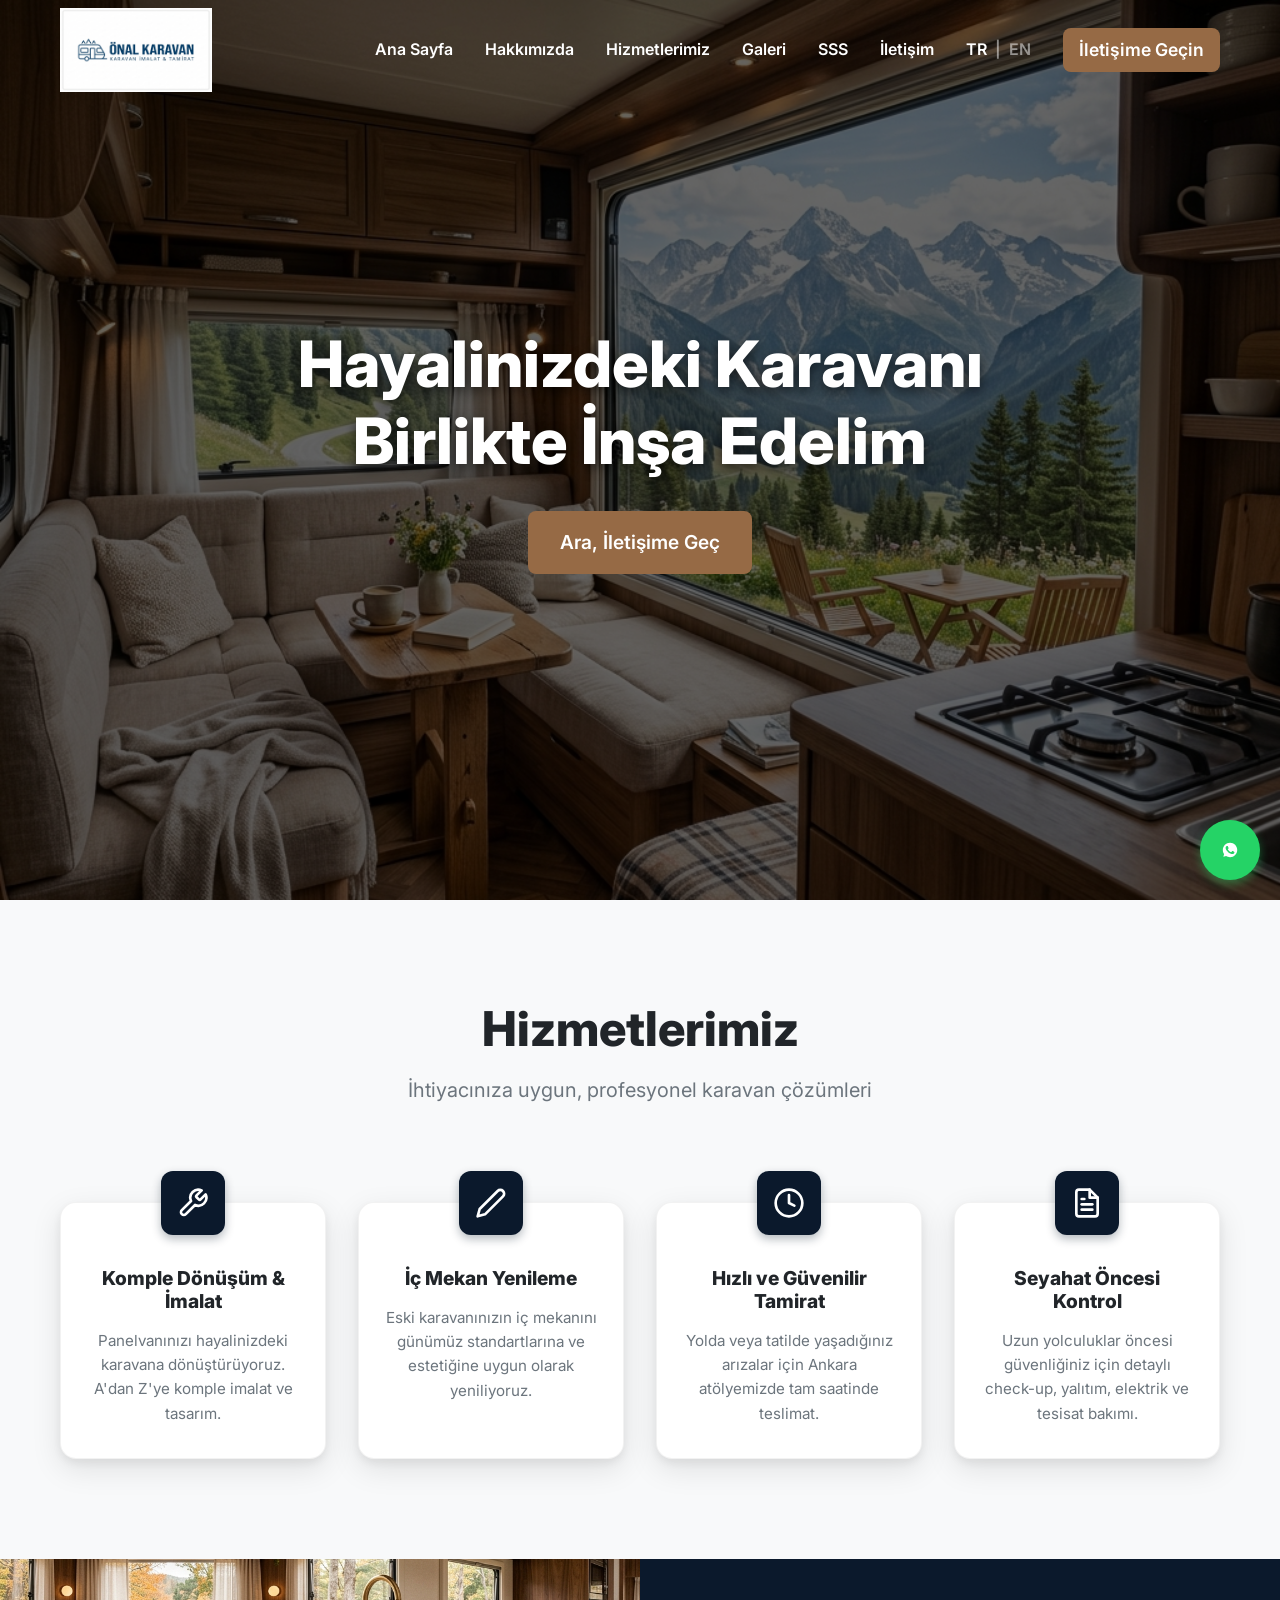
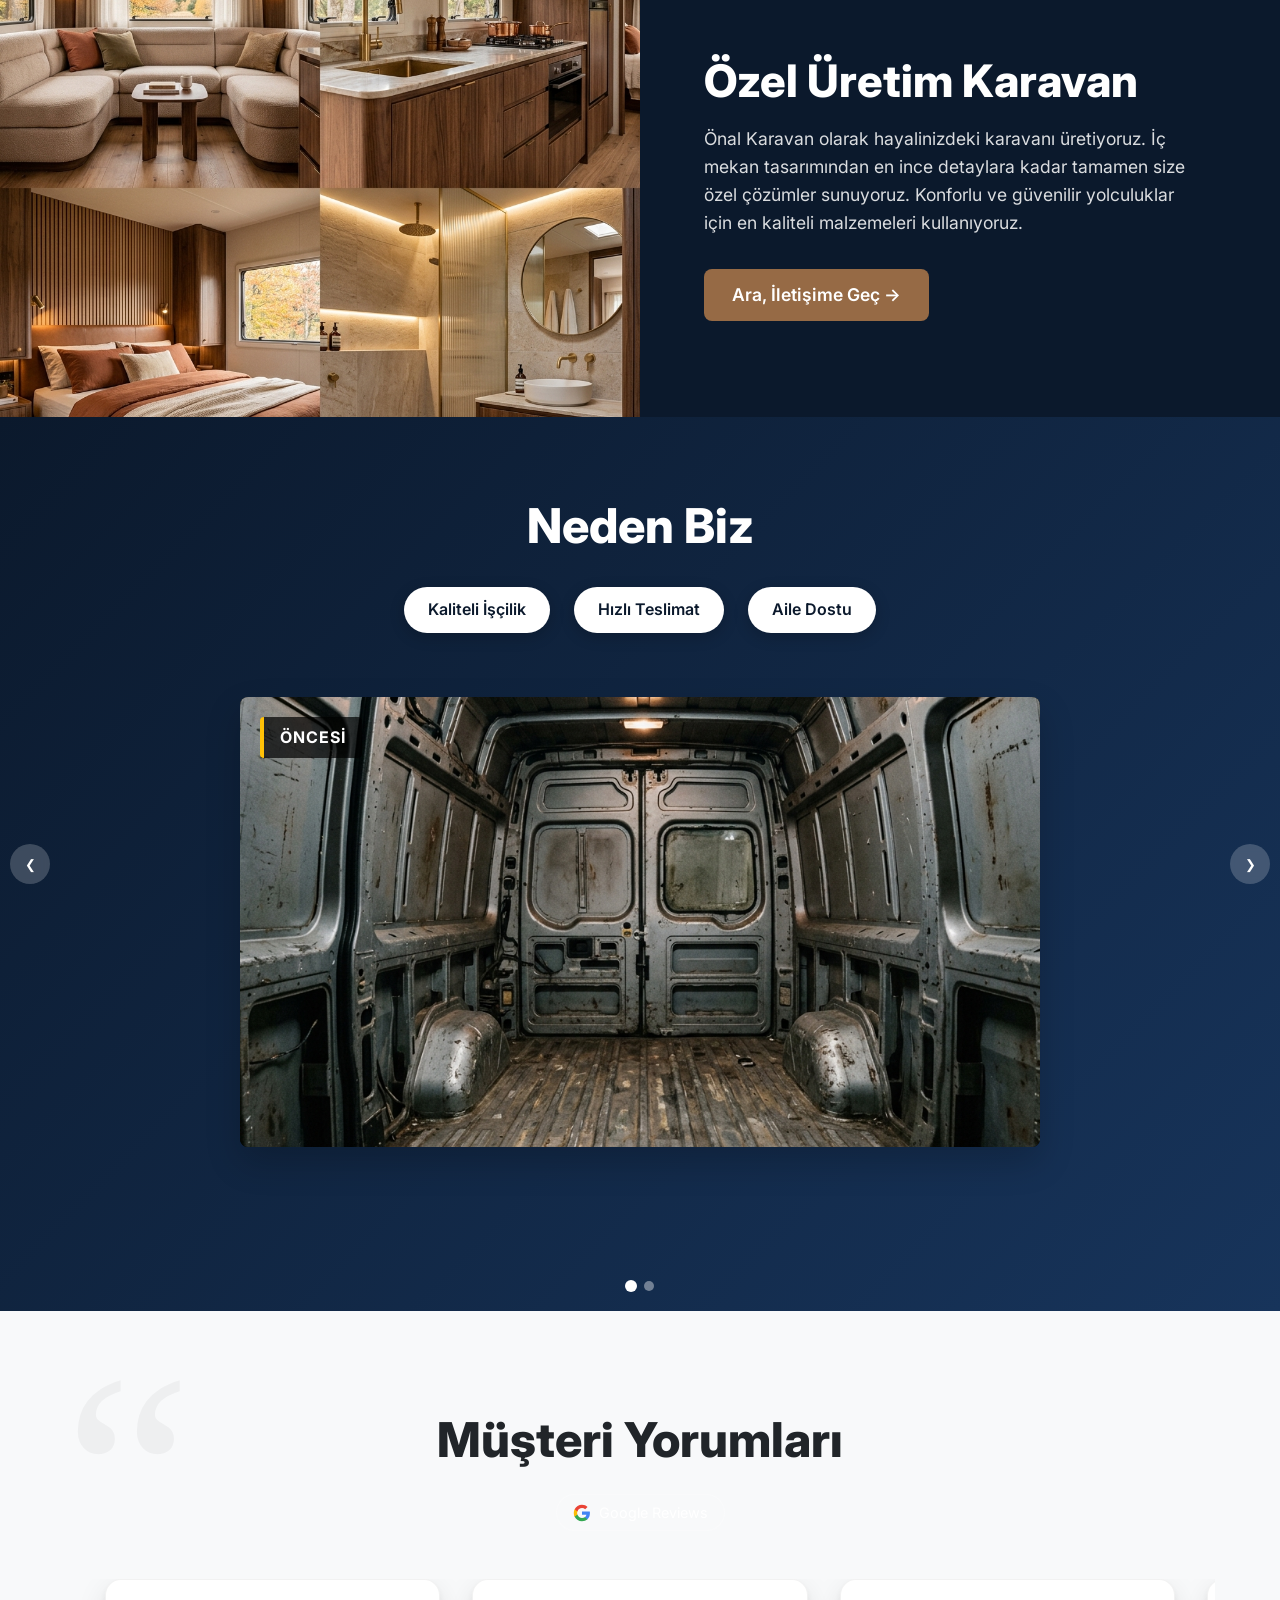
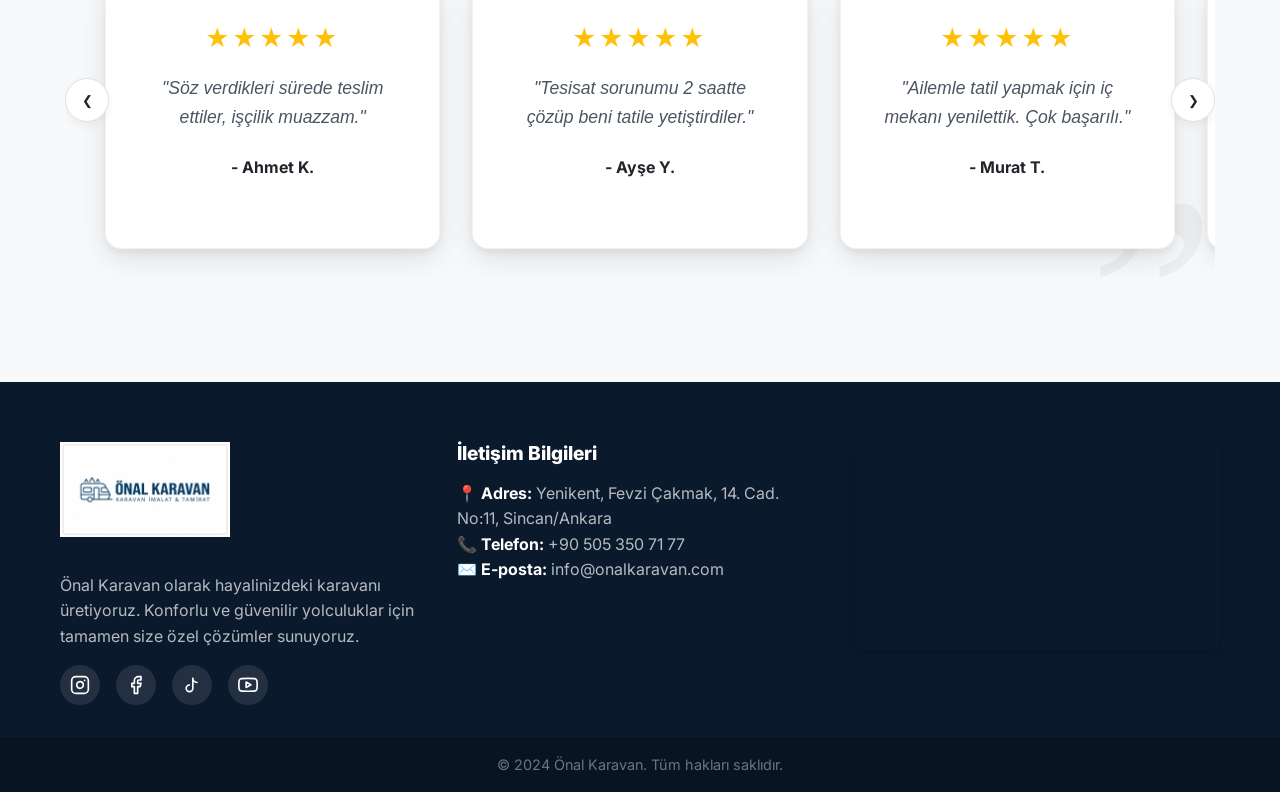
==== commit a5066a80: "Update features: dynamic testimonials, language toggle, and UI enhancements" ====
--- a/Onal_KaravanV3/index.html
+++ b/Onal_KaravanV3/index.html
@@ -37,6 +37,7 @@
                     <li><a href="galeri.html">Galeri</a></li>
                     <li><a href="sss.html">SSS</a></li>
                     <li><a href="iletisim.html">İletişim</a></li>
+                    <li class="lang-switch"><a href="#" class="active">TR</a> | <a href="#">EN</a></li>
                     <li><a href="iletisim.html" class="btn btn-primary" style="padding: 8px 16px;">İletişime Geçin</a></li>
                 </ul>
             </nav>
@@ -142,35 +143,32 @@
         </section>
 
         <!-- Testimonials Section -->
+        <!-- FUTURE API INTEGRATION:
+             To use the live Google Places API, you will need to replace the mocked JSON in js/main.js
+             with a fetch request.
+             1. Get your API Key: GOOGLE_PLACES_API_KEY
+             2. Get your Place ID: PLACE_ID
+             3. Endpoint: https://maps.googleapis.com/maps/api/place/details/json?place_id=PLACE_ID&fields=reviews&key=GOOGLE_PLACES_API_KEY
+        -->
         <section id="musteri-yorumlari" class="testimonials-section">
             <div class="container relative">
-                <div class="testimonials-header">
+                <div class="testimonials-header" style="display: flex; flex-direction: column; align-items: center; gap: 10px;">
                     <h2>Müşteri Yorumları</h2>
+                    <div class="google-badge" style="display: inline-flex; align-items: center; gap: 8px; background: rgba(255, 255, 255, 0.1); padding: 6px 16px; border-radius: 20px; font-size: 0.9rem; border: 1px solid rgba(255, 255, 255, 0.2); color: #fff;">
+                        <svg viewBox="0 0 24 24" width="18" height="18" xmlns="http://www.w3.org/2000/svg">
+                            <path d="M22.56 12.25c0-.78-.07-1.53-.2-2.25H12v4.26h5.92c-.26 1.37-1.04 2.53-2.21 3.31v2.77h3.57c2.08-1.92 3.28-4.74 3.28-8.09z" fill="#4285F4"/>
+                            <path d="M12 23c2.97 0 5.46-.98 7.28-2.66l-3.57-2.77c-.98.66-2.23 1.06-3.71 1.06-2.86 0-5.29-1.93-6.16-4.53H2.18v2.84C3.99 20.53 7.7 23 12 23z" fill="#34A853"/>
+                            <path d="M5.84 14.09c-.22-.66-.35-1.36-.35-2.09s.13-1.43.35-2.09V7.07H2.18C1.43 8.55 1 10.22 1 12s.43 3.45 1.18 4.93l2.85-2.22.81-.62z" fill="#FBBC05"/>
+                            <path d="M12 5.38c1.62 0 3.06.56 4.21 1.64l3.15-3.15C17.45 2.09 14.97 1 12 1 7.7 1 3.99 3.47 2.18 7.07l3.66 2.84c.87-2.6 3.3-4.53 6.16-4.53z" fill="#EA4335"/>
+                        </svg>
+                        <span>Google Reviews</span>
+                    </div>
                 </div>
                 
                 <div class="reviews-carousel-wrapper">
                     <button class="carousel-btn carousel-prev" id="testim-prev">❮</button>
+                    <!-- Reviews will be dynamically injected here by js/main.js -->
                     <div class="reviews-grid" id="testim-grid">
-                        <div class="review-card">
-                            <div class="stars">★★★★★</div>
-                            <p>"Söz verdikleri sürede teslim ettiler, işçilik muazzam."</p>
-                            <span>- Ahmet K.</span>
-                        </div>
-                        <div class="review-card">
-                            <div class="stars">★★★★★</div>
-                            <p>"Tesisat sorunumu 2 saatte çözüp beni tatile yetiştirdiler."</p>
-                            <span>- Ayşe Y.</span>
-                        </div>
-                        <div class="review-card">
-                            <div class="stars">★★★★★</div>
-                            <p>"Ailemle tatil yapmak için iç mekanı yenilettik. Çok başarılı."</p>
-                            <span>- Murat T.</span>
-                        </div>
-                        <div class="review-card">
-                            <div class="stars">★★★★★</div>
-                            <p>"A'dan Z'ye her detayla yakından ilgilendiler, teşekkürler."</p>
-                            <span>- Zeynep D.</span>
-                        </div>
                     </div>
                     <button class="carousel-btn carousel-next" id="testim-next">❯</button>
                 </div>
@@ -195,6 +193,9 @@
                     <a href="https://www.tiktok.com/@onalkaravan" target="_blank" rel="noopener noreferrer" aria-label="TikTok">
                         <svg xmlns="http://www.w3.org/2000/svg" width="20" height="20" viewBox="0 0 24 24" fill="none" stroke="currentColor" stroke-width="2" stroke-linecap="round" stroke-linejoin="round"><path d="M9 12a4 4 0 1 0 4 4V4a5 5 0 0 0 5 5"></path></svg>
                     </a>
+                    <a href="https://www.youtube.com/@%C3%B6nalkaravan" target="_blank" rel="noopener noreferrer" aria-label="YouTube">
+                        <svg xmlns="http://www.w3.org/2000/svg" width="20" height="20" viewBox="0 0 24 24" fill="none" stroke="currentColor" stroke-width="2" stroke-linecap="round" stroke-linejoin="round"><path d="M22.54 6.42a2.78 2.78 0 0 0-1.94-2C18.88 4 12 4 12 4s-6.88 0-8.6.46a2.78 2.78 0 0 0-1.94 2A29 29 0 0 0 1 11.75a29 29 0 0 0 .46 5.33 2.78 2.78 0 0 0 1.94 2c1.72.46 8.6.46 8.6.46s6.88 0 8.6-.46a2.78 2.78 0 0 0 1.94-2 29 29 0 0 0 .46-5.33 29 29 0 0 0-.46-5.33z"></path><polygon points="9.75 15.02 15.5 11.75 9.75 8.48 9.75 15.02"></polygon></svg>
+                    </a>
                 </div>
             </div>
             <div class="footer-col contact-col">
--- a/Onal_KaravanV3/css/style.css
+++ b/Onal_KaravanV3/css/style.css
@@ -248,10 +248,36 @@
     width: 100%;
 }
 
+/* Language Toggle */
+.lang-switch {
+    display: flex;
+    align-items: center;
+    gap: 8px;
+    font-weight: 600;
+    color: rgba(255, 255, 255, 0.5);
+}
+
+.lang-switch a {
+    color: rgba(255, 255, 255, 0.5) !important; /* Override default link color */
+    padding-bottom: 0 !important;
+}
+
+.lang-switch a::after {
+    display: none !important; /* Hide underline effect */
+}
+
+.lang-switch a:hover {
+    color: var(--text-light) !important;
+}
+
+.lang-switch a.active {
+    color: var(--text-light) !important;
+}
+
 /* Mobile Menu Toggle */
 .menu-toggle {
     display: none;
-    color: var(--text-dark);
+    color: var(--text-light); /* Changed from text-dark to ensure visibility */
 }
 
 /* Footer */
@@ -394,7 +420,7 @@
         background: none;
         border: none;
         font-size: 1.5rem;
-        color: var(--text-dark);
+        color: var(--text-light); /* White for dark background */
         cursor: pointer;
     }
 
@@ -405,8 +431,8 @@
         width: 85%;
         max-width: 320px;
         height: 100vh;
-        background-color: var(--bg-white);
-        box-shadow: -4px 0 10px rgba(0,0,0,0.1);
+        background-color: var(--bg-dark-navy); /* Fixed to match premium theme */
+        box-shadow: -4px 0 10px rgba(0,0,0,0.5); /* Stronger shadow */
         display: flex;
         flex-direction: column;
         padding: 2rem 1rem;
@@ -1023,3 +1049,85 @@
     padding-top: 0;
     color: var(--text-muted);
 }
+
+/* ==========================================================================
+   5. ABOUT PAGE STYLES
+   ========================================================================== */
+.about-grid {
+    display: grid;
+    grid-template-columns: 1fr 1fr;
+    gap: 4rem;
+    align-items: center;
+}
+
+.about-text h2 {
+    font-size: 2.5rem;
+    color: var(--text-dark);
+}
+
+.about-text p {
+    font-size: 1.1rem;
+    color: var(--text-muted);
+    line-height: 1.8;
+}
+
+.values-list .subtitle {
+    color: var(--text-muted);
+}
+
+@media (max-width: 900px) {
+    .about-grid {
+        grid-template-columns: 1fr;
+        gap: 2rem;
+    }
+}
+
+/* ==========================================================================
+   6. GALLERY VIDEO STYLES
+   ========================================================================== */
+.video-grid {
+    display: grid;
+    grid-template-columns: repeat(auto-fit, minmax(300px, 1fr));
+    gap: 2rem;
+    margin-top: 2rem;
+}
+
+.video-card {
+    background: var(--bg-white);
+    border-radius: var(--border-radius);
+    overflow: hidden;
+    box-shadow: var(--box-shadow);
+    transition: transform var(--transition-normal);
+}
+
+.video-card:hover {
+    transform: translateY(-5px);
+    box-shadow: 0 10px 25px rgba(0,0,0,0.15);
+}
+
+.video-wrapper {
+    position: relative;
+    width: 100%;
+    aspect-ratio: 16/9;
+    background: #000;
+}
+
+.video-wrapper video {
+    width: 100%;
+    height: 100%;
+    object-fit: cover;
+}
+
+.video-info {
+    padding: 1.5rem;
+}
+
+.video-info h3 {
+    margin-bottom: 0.5rem;
+    font-size: 1.2rem;
+}
+
+.video-info p {
+    color: var(--text-muted);
+    font-size: 0.95rem;
+}
